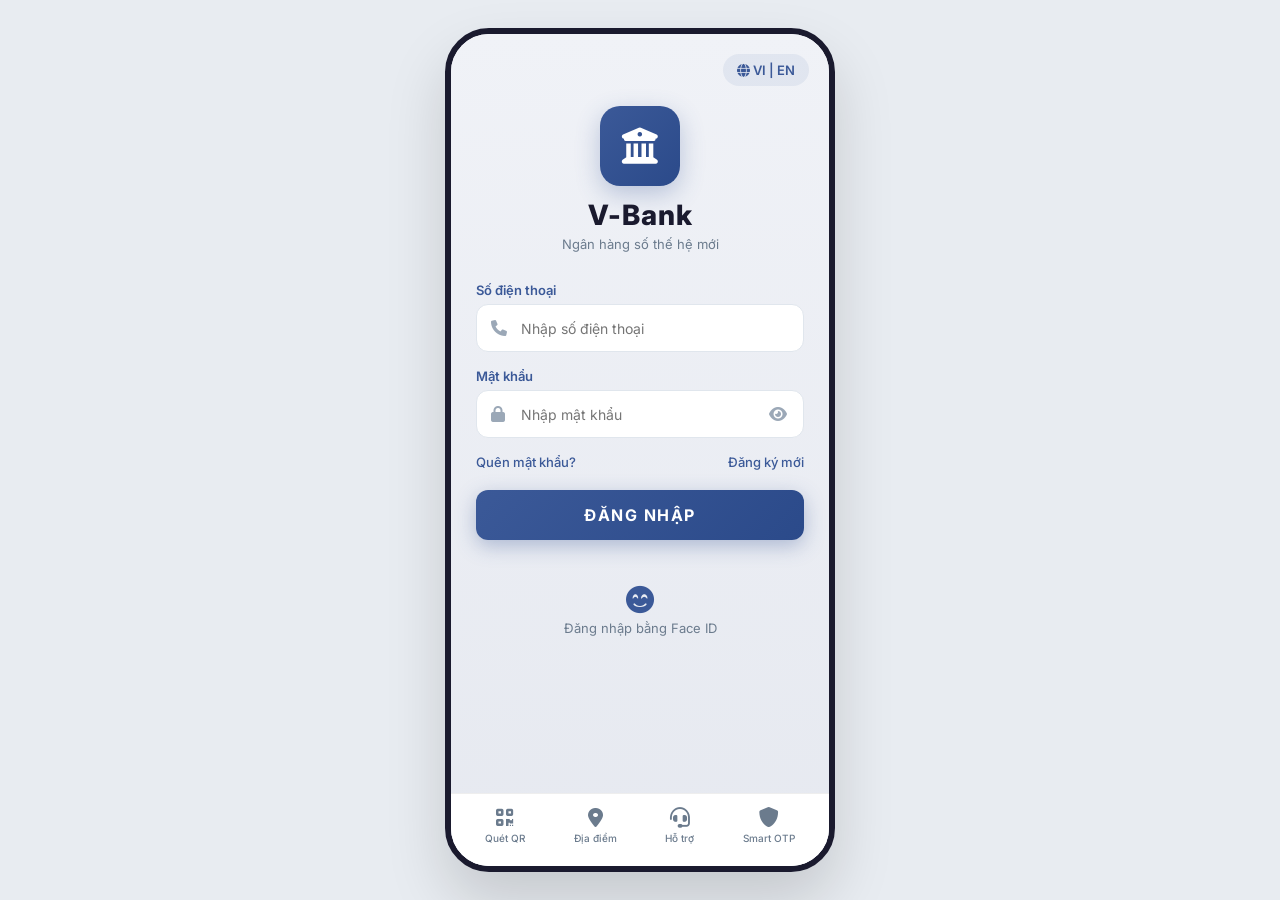
==== index.html @ 028ce4b7 "feat: Add Product Requirements Document (PRD) and README for V-Bank 2PC - Created PRD.md detailing b" ====
<!DOCTYPE html>
<html lang="vi">
<head>
    <meta charset="UTF-8">
    <meta name="viewport" content="width=device-width, initial-scale=1.0">
    <title>V-Bank - Ngân hàng số thế hệ mới</title>
    <link rel="stylesheet" href="frontend/style.css">
    <link href="https://cdnjs.cloudflare.com/ajax/libs/font-awesome/6.0.0/css/all.min.css" rel="stylesheet">
</head>
<body>
    <div class="smartphone-container">

        <!-- ========== LOGIN SCREEN ========== -->
        <div id="loginScreen" class="screen login-screen">
            <div class="login-lang">
                <i class="fas fa-globe"></i> VI | EN
            </div>
            <div class="login-logo">
                <div class="logo-icon">
                    <i class="fas fa-university"></i>
                </div>
                <h1>V-Bank</h1>
                <p>Ngân hàng số thế hệ mới</p>
            </div>
            <div class="login-form">
                <div class="input-group">
                    <label>Số điện thoại</label>
                    <div class="input-wrapper">
                        <i class="fas fa-phone"></i>
                        <input type="tel" id="loginPhone" placeholder="Nhập số điện thoại">
                    </div>
                </div>
                <div class="input-group">
                    <label>Mật khẩu</label>
                    <div class="input-wrapper">
                        <i class="fas fa-lock"></i>
                        <input type="password" id="loginPassword" placeholder="Nhập mật khẩu">
                        <i class="fas fa-eye toggle-password" onclick="togglePassword()"></i>
                    </div>
                </div>
                <div class="login-links">
                    <a href="#">Quên mật khẩu?</a>
                    <a href="#">Đăng ký mới</a>
                </div>
                <button class="login-btn" onclick="doLogin()">ĐĂNG NHẬP</button>
                <div id="loginMessage" class="login-message"></div>
                <div class="face-id">
                    <i class="fas fa-smile-beam"></i>
                    <span>Đăng nhập bằng Face ID</span>
                </div>
            </div>
            <div class="login-bottom-nav">
                <div class="nav-item">
                    <i class="fas fa-qrcode"></i>
                    <span>Quét QR</span>
                </div>
                <div class="nav-item">
                    <i class="fas fa-map-marker-alt"></i>
                    <span>Địa điểm</span>
                </div>
                <div class="nav-item">
                    <i class="fas fa-headset"></i>
                    <span>Hỗ trợ</span>
                </div>
                <div class="nav-item">
                    <i class="fas fa-shield-alt"></i>
                    <span>Smart OTP</span>
                </div>
            </div>
        </div>

        <!-- ========== DASHBOARD SCREEN ========== -->
        <div id="dashboardScreen" class="screen dashboard-screen" style="display:none;">
            <!-- Header -->
            <div class="dash-header">
                <div class="dash-header-left">
                    <div class="avatar-circle" id="avatarCircle">A</div>
                    <div>
                        <span class="greeting" id="greeting">CHÀO BUỔI SÁNG,</span>
                        <h2 id="dashUserName">Nguyễn Văn A</h2>
                    </div>
                </div>
                <div class="dash-header-right">
                    <i class="fas fa-bell"></i>
                </div>
            </div>

            <!-- Balance Card -->
            <div class="balance-card">
                <div class="balance-top">
                    <span>Số dư khả dụng</span>
                    <i class="fas fa-eye" id="toggleBalanceEye" onclick="toggleBalance()"></i>
                </div>
                <h2 id="mainBalance">******* VND</h2>
                <div class="balance-bottom">
                    <div class="account-info">
                        <span class="label">SỐ TÀI KHOẢN</span>
                        <span class="account-num" id="accountNumber">**** **** ****</span>
                        <i class="fas fa-copy" onclick="copyAccountNumber()"></i>
                    </div>
                    <span class="account-badge" id="accountBadge">STANDARD</span>
                </div>
            </div>

            <!-- Quick Services -->
            <div class="quick-services">
                <div class="services-header">
                    <h3>Dịch vụ nhanh</h3>
                    <a href="#">Xem tất cả</a>
                </div>
                <div class="services-grid">
                    <div class="service-item" onclick="openTransferModal()">
                        <div class="service-icon blue"><i class="fas fa-exchange-alt"></i></div>
                        <span>Chuyển tiền</span>
                    </div>
                    <div class="service-item">
                        <div class="service-icon orange"><i class="fas fa-file-invoice-dollar"></i></div>
                        <span>Thanh toán</span>
                    </div>
                    <div class="service-item">
                        <div class="service-icon green"><i class="fas fa-mobile-alt"></i></div>
                        <span>Nạp tiền ĐT</span>
                    </div>
                    <div class="service-item">
                        <div class="service-icon purple"><i class="fas fa-qrcode"></i></div>
                        <span>QR Pay</span>
                    </div>
                </div>
            </div>

            <!-- Spending Chart -->
            <div class="spending-section">
                <div class="spending-header">
                    <h3>Biểu đồ chi tiêu</h3>
                    <select class="month-select">
                        <option>Tháng này</option>
                    </select>
                </div>
                <div class="chart-area">
                    <div class="chart-bars">
                        <div class="bar-group"><div class="bar" style="height:40%"></div><span>T2</span></div>
                        <div class="bar-group"><div class="bar" style="height:65%"></div><span>T3</span></div>
                        <div class="bar-group"><div class="bar" style="height:50%"></div><span>T4</span></div>
                        <div class="bar-group"><div class="bar" style="height:80%"></div><span>T5</span></div>
                        <div class="bar-group"><div class="bar" style="height:55%"></div><span>T6</span></div>
                        <div class="bar-group"><div class="bar" style="height:70%"></div><span>T7</span></div>
                        <div class="bar-group"><div class="bar" style="height:35%"></div><span>CN</span></div>
                    </div>
                </div>
                <div class="spending-total">
                    <div>
                        <span class="spending-label">TỔNG CHI TIÊU</span>
                        <h3 id="totalSpending">12,450,000 VND</h3>
                    </div>
                    <span class="spending-change negative"><i class="fas fa-arrow-down"></i> 8%</span>
                </div>
            </div>

            <!-- Bottom Nav -->
            <div class="bottom-nav">
                <div class="nav-item active">
                    <i class="fas fa-home"></i>
                    <span>Trang chủ</span>
                </div>
                <div class="nav-item">
                    <i class="fas fa-qrcode"></i>
                    <span>QR Pay</span>
                </div>
                <div class="nav-item">
                    <i class="fas fa-exchange-alt"></i>
                    <span>Giao dịch</span>
                </div>
                <div class="nav-item">
                    <i class="fas fa-cog"></i>
                    <span>Cài đặt</span>
                </div>
            </div>
        </div>

        <!-- ========== TRANSFER MODAL ========== -->
        <div id="transferModal" class="modal">
            <div class="modal-content">
                <div class="modal-header">
                    <h2>Chuyển tiền</h2>
                    <span class="close" onclick="closeTransferModal()">&times;</span>
                </div>
                <div class="modal-badge">2-Phase Commit</div>

                <label>Từ tài khoản:</label>
                <div class="from-account-info">
                    <i class="fas fa-wallet"></i>
                    <div>
                        <span id="fromAccountName">---</span>
                        <small id="fromAccountNum">---</small>
                    </div>
                </div>

                <label for="toAccountInput">Số tài khoản người nhận:</label>
                <div class="modal-input-wrapper">
                    <i class="fas fa-search"></i>
                    <input type="text" id="toAccountInput" placeholder="Nhập số tài khoản..." oninput="onToAccountInput()">
                </div>
                <!-- </div> -->
                <div id="toAccountResult" class="account-lookup-result"></div>

                <label for="amount">Số tiền (VND):</label>
                <input type="number" id="amount" placeholder="Nhập số tiền..." min="1000">

                <label for="description">Nội dung chuyển khoản:</label>
                <input type="text" id="description" placeholder="Nhập nội dung..." maxlength="100">

                <button class="submit-btn" onclick="confirmTransfer()">Xác nhận chuyển tiền</button>
            </div>
        </div>

        <!-- ========== CONFIRM DIALOG ========== -->
        <div id="confirmOverlay" class="confirm-overlay" onclick="closeConfirm()">
            <div class="confirm-dialog" onclick="event.stopPropagation()">
                <div class="confirm-icon"><i class="fas fa-paper-plane"></i></div>
                <h3 class="confirm-title">Xác nhận giao dịch</h3>
                <div class="confirm-rows">
                    <div class="confirm-row">
                        <span class="confirm-label">Người nhận</span>
                        <span class="confirm-value" id="confirmToName"></span>
                    </div>
                    <div class="confirm-row">
                        <span class="confirm-label">Số tài khoản</span>
                        <span class="confirm-value" id="confirmToNum"></span>
                    </div>
                    <div class="confirm-row">
                        <span class="confirm-label">Số tiền</span>
                        <span class="confirm-value confirm-amount" id="confirmAmount"></span>
                    </div>
                    <div class="confirm-row">
                        <span class="confirm-label">Nội dung</span>
                        <span class="confirm-value" id="confirmDesc"></span>
                    </div>
                </div>
                <div class="confirm-actions">
                    <button class="confirm-btn-cancel" onclick="closeConfirm()">Hủy</button>
                    <button class="confirm-btn-ok" onclick="executeTransfer()">Chuyển tiền</button>
                </div>
            </div>
        </div>

        <!-- ========== RECEIPT SCREEN ========== -->
        <div id="receiptScreen" class="screen receipt-screen" style="display:none;">
            <div class="receipt-header">
                <i class="fas fa-chevron-left" onclick="showDashboard()"></i>
                <h2>Hóa đơn giao dịch</h2>
                <span></span>
            </div>

            <div class="receipt-success-icon">
                <div class="receipt-check">
                    <i class="fas fa-check"></i>
                </div>
                <h3>Chuyển tiền thành công</h3>
                <p id="receiptAmount">0 VND</p>
            </div>

            <div class="receipt-card">
                <div class="receipt-row">
                    <span>Mã giao dịch</span>
                    <strong id="receiptTxId">---</strong>
                </div>
                <div class="receipt-divider"></div>
                <div class="receipt-row">
                    <span>Thời gian</span>
                    <strong id="receiptTime">---</strong>
                </div>
                <div class="receipt-divider"></div>
                <div class="receipt-row">
                    <span>Tài khoản nguồn</span>
                    <div class="receipt-right">
                        <!-- <strong id="receiptFromName">---</strong> -->
                        <small id="receiptFromNum">---</small>
                    </div>
                </div>
                <div class="receipt-divider"></div>
                <div class="receipt-row">
                    <span>Tài khoản nhận</span>
                    <strong id="receiptToNum">---</strong>
                </div>
                <div class="receipt-divider"></div>
                <div class="receipt-row">
                    <span>Tên người nhận</span>
                    <strong id="receiptToName">---</strong>
                </div>
                <div class="receipt-divider"></div>
                <div class="receipt-row">
                    <span>Nội dung</span>
                    <strong id="receiptDesc">---</strong>
                </div>
                <div class="receipt-divider"></div>
                <div class="receipt-row">
                    <span>Phương thức</span>
                    <strong>2-Phase Commit</strong>
                </div>
                <div class="receipt-divider receipt-divider-dashed"></div>
                <div class="receipt-row receipt-total">
                    <span>Số tiền</span>
                    <strong id="receiptAmountRow">---</strong>
                </div>
            </div>

            <div class="receipt-actions">
                <button class="receipt-btn-outline" onclick="showDashboard()">
                    <i class="fas fa-home"></i> Về trang chủ
                </button>
                <button class="receipt-btn-solid" onclick="openTransferModal()">
                    <i class="fas fa-exchange-alt"></i> Chuyển tiếp
                </button>
            </div>
        </div>

        <!-- ========== TOAST POPUP ========== -->
        <div id="toast" class="toast">
            <div class="toast-icon" id="toastIcon"><i id="toastIconI" class="fas fa-check-circle"></i></div>
            <div class="toast-body">
                <p class="toast-title" id="toastTitle">Thông báo</p>
                <p class="toast-msg" id="toastMsg"></p>
            </div>
            <div class="toast-close" onclick="closeToast()"><i class="fas fa-times"></i></div>
        </div>

    </div>
    
    <script src="frontend/app.js"></script>
</body>
</html>
---- frontend/style.css ----
@import url('https://fonts.googleapis.com/css2?family=Inter:wght@400;500;600;700;800&display=swap');

* {
    box-sizing: border-box;
    margin: 0;
    padding: 0;
    font-family: 'Inter', sans-serif;
}

body {
    background-color: #e8ecf1;
    display: flex;
    justify-content: center;
    align-items: center;
    min-height: 100vh;
}

.smartphone-container {
    width: 390px;
    height: 844px;
    background-color: #f5f7fa;
    border-radius: 44px;
    box-shadow: 0 30px 60px rgba(0,0,0,0.15);
    overflow: hidden;
    position: relative;
    border: 6px solid #1a1a2e;
}

.screen {
    width: 100%;
    height: 100%;
    overflow-y: auto;
    overflow-x: hidden;
}

/* ==================== LOGIN SCREEN ==================== */
.login-screen {
    background: linear-gradient(180deg, #f0f2f7 0%, #e6e9f0 100%);
    display: flex;
    flex-direction: column;
    align-items: center;
    padding: 20px;
    position: relative;
}

.login-lang {
    align-self: flex-end;
    color: #3b5998;
    font-size: 13px;
    font-weight: 600;
    cursor: pointer;
    padding: 8px 14px;
    background: rgba(59,89,152,0.08);
    border-radius: 20px;
}

.login-logo {
    text-align: center;
    margin: 20px 0 30px;
}

.logo-icon {
    width: 80px;
    height: 80px;
    background: linear-gradient(135deg, #3b5998 0%, #2b4a8a 100%);
    border-radius: 20px;
    display: flex;
    align-items: center;
    justify-content: center;
    margin: 0 auto 12px;
    box-shadow: 0 8px 24px rgba(59,89,152,0.3);
}

.logo-icon i {
    font-size: 36px;
    color: white;
}

.login-logo h1 {
    font-size: 28px;
    font-weight: 800;
    color: #1a1a2e;
    letter-spacing: 1px;
}

.login-logo p {
    font-size: 13px;
    color: #6b7b8d;
    margin-top: 4px;
}

.login-form {
    width: 100%;
    padding: 0 5px;
}

.input-group {
    margin-bottom: 16px;
}

.input-group label {
    display: block;
    font-size: 13px;
    font-weight: 600;
    color: #3b5998;
    margin-bottom: 6px;
}

.input-wrapper {
    display: flex;
    align-items: center;
    background: white;
    border: 1.5px solid #e0e6ed;
    border-radius: 12px;
    padding: 0 14px;
    height: 48px;
    transition: border-color 0.2s;
}

.input-wrapper:focus-within {
    border-color: #3b5998;
    box-shadow: 0 0 0 3px rgba(59,89,152,0.1);
}

.input-wrapper i {
    color: #9ba8b7;
    font-size: 16px;
    width: 20px;
}

.input-wrapper input {
    flex: 1;
    border: none;
    outline: none;
    font-size: 14px;
    padding: 0 10px;
    color: #333;
    background: transparent;
}

.toggle-password {
    cursor: pointer;
    color: #9ba8b7 !important;
}

.login-links {
    display: flex;
    justify-content: space-between;
    margin-bottom: 20px;
}

.login-links a {
    font-size: 13px;
    color: #3b5998;
    text-decoration: none;
    font-weight: 500;
}

.login-btn {
    width: 100%;
    height: 50px;
    background: linear-gradient(135deg, #3b5998 0%, #2b4a8a 100%);
    color: white;
    border: none;
    border-radius: 12px;
    font-size: 16px;
    font-weight: 700;
    letter-spacing: 1.5px;
    cursor: pointer;
    box-shadow: 0 6px 20px rgba(59,89,152,0.35);
    transition: transform 0.15s, box-shadow 0.15s;
}

.login-btn:hover {
    transform: translateY(-1px);
    box-shadow: 0 8px 25px rgba(59,89,152,0.45);
}

.login-btn:active {
    transform: translateY(0);
}

.login-message {
    text-align: center;
    font-size: 13px;
    margin-top: 10px;
    font-weight: 600;
    min-height: 20px;
}

.login-message.error {
    color: #e74c3c;
}

.face-id {
    text-align: center;
    margin-top: 16px;
    color: #6b7b8d;
    font-size: 13px;
    display: flex;
    flex-direction: column;
    align-items: center;
    gap: 6px;
}

.face-id i {
    font-size: 28px;
    color: #3b5998;
}

.login-bottom-nav {
    position: absolute;
    bottom: 0;
    left: 0;
    right: 0;
    display: flex;
    justify-content: space-around;
    padding: 14px 10px 22px;
    background: white;
    border-top: 1px solid #eee;
}

.login-bottom-nav .nav-item {
    display: flex;
    flex-direction: column;
    align-items: center;
    gap: 4px;
    cursor: pointer;
}

.login-bottom-nav .nav-item i {
    font-size: 20px;
    color: #6b7b8d;
}

.login-bottom-nav .nav-item span {
    font-size: 10px;
    color: #6b7b8d;
    font-weight: 500;
}

/* ==================== DASHBOARD SCREEN ==================== */
.dashboard-screen {
    background: #f5f7fa;
    display: flex;
    flex-direction: column;
    position: relative;
    padding-bottom: 70px;
}

.dash-header {
    display: flex;
    justify-content: space-between;
    align-items: center;
    padding: 30px 20px 16px;
    background: white;
}

.dash-header-left {
    display: flex;
    align-items: center;
    gap: 12px;
}

.avatar-circle {
    width: 44px;
    height: 44px;
    border-radius: 50%;
    background: linear-gradient(135deg, #fccb6e, #f0a050);
    display: flex;
    align-items: center;
    justify-content: center;
    font-size: 18px;
    font-weight: 700;
    color: white;
}

.greeting {
    font-size: 11px;
    color: #6b7b8d;
    font-weight: 600;
    letter-spacing: 0.5px;
}

.dash-header-left h2 {
    font-size: 18px;
    color: #1a1a2e;
    font-weight: 700;
    margin-top: 2px;
}

.dash-header-right i {
    font-size: 22px;
    color: #1a1a2e;
    cursor: pointer;
}

/* Balance Card */
.balance-card {
    margin: 0 20px 20px;
    background: linear-gradient(135deg, #3b5998 0%, #2b4a8a 50%, #1e3a70 100%);
    border-radius: 18px;
    padding: 22px 20px 18px;
    color: white;
    box-shadow: 0 10px 30px rgba(59,89,152,0.35);
}

.balance-top {
    display: flex;
    justify-content: space-between;
    align-items: center;
    margin-bottom: 6px;
}

.balance-top span {
    font-size: 13px;
    opacity: 0.85;
}

.balance-top i {
    font-size: 18px;
    cursor: pointer;
    opacity: 0.8;
}

.balance-card h2 {
    font-size: 30px;
    font-weight: 800;
    margin-bottom: 14px;
    letter-spacing: 0.5px;
}

.balance-bottom {
    display: flex;
    justify-content: space-between;
    align-items: center;
    border-top: 1px solid rgba(255,255,255,0.2);
    padding-top: 12px;
}

.account-info {
    display: flex;
    align-items: center;
    gap: 8px;
}

.account-info .label {
    font-size: 10px;
    opacity: 0.7;
    display: block;
    margin-bottom: 2px;
}

.account-info .account-num {
    font-size: 14px;
    font-weight: 600;
    letter-spacing: 1px;
}

.account-info i {
    font-size: 13px;
    opacity: 0.6;
    cursor: pointer;
}

.account-badge {
    background: rgba(255,255,255,0.15);
    padding: 5px 12px;
    border-radius: 20px;
    font-size: 10px;
    font-weight: 700;
    letter-spacing: 0.8px;
    border: 1px solid rgba(255,255,255,0.3);
}

/* Quick Services */
.quick-services {
    background: white;
    margin: 0 20px 16px;
    border-radius: 16px;
    padding: 18px;
    box-shadow: 0 2px 10px rgba(0,0,0,0.04);
}

.services-header {
    display: flex;
    justify-content: space-between;
    align-items: center;
    margin-bottom: 16px;
}

.services-header h3 {
    font-size: 16px;
    font-weight: 700;
    color: #1a1a2e;
}

.services-header a {
    font-size: 13px;
    color: #3b5998;
    text-decoration: none;
    font-weight: 500;
}

.services-grid {
    display: grid;
    grid-template-columns: repeat(4, 1fr);
    gap: 10px;
}

.service-item {
    text-align: center;
    cursor: pointer;
}

.service-icon {
    width: 52px;
    height: 52px;
    border-radius: 14px;
    display: flex;
    align-items: center;
    justify-content: center;
    margin: 0 auto 8px;
    font-size: 22px;
    transition: transform 0.15s;
}

.service-icon:hover {
    transform: scale(1.08);
}

.service-icon.blue { background: rgba(59,89,152,0.1); color: #3b5998; }
.service-icon.orange { background: rgba(243,156,18,0.1); color: #f39c12; }
.service-icon.green { background: rgba(39,174,96,0.1); color: #27ae60; }
.service-icon.purple { background: rgba(142,68,173,0.1); color: #8e44ad; }

.service-item span {
    font-size: 11px;
    color: #555;
    font-weight: 500;
}

/* Spending Section */
.spending-section {
    background: white;
    margin: 0 20px 16px;
    border-radius: 16px;
    padding: 18px;
    box-shadow: 0 2px 10px rgba(0,0,0,0.04);
}

.spending-header {
    display: flex;
    justify-content: space-between;
    align-items: center;
    margin-bottom: 16px;
}

.spending-header h3 {
    font-size: 16px;
    font-weight: 700;
    color: #1a1a2e;
}

.month-select {
    border: 1px solid #e0e6ed;
    border-radius: 8px;
    padding: 5px 10px;
    font-size: 12px;
    color: #555;
    background: white;
    cursor: pointer;
}

.chart-area {
    padding: 10px 0;
}

.chart-bars {
    display: flex;
    justify-content: space-between;
    align-items: flex-end;
    height: 100px;
    gap: 8px;
}

.bar-group {
    display: flex;
    flex-direction: column;
    align-items: center;
    flex: 1;
    height: 100%;
    justify-content: flex-end;
}

.bar {
    width: 100%;
    max-width: 28px;
    background: linear-gradient(180deg, #3b5998, #6b8cce);
    border-radius: 6px 6px 0 0;
    min-height: 8px;
    transition: height 0.3s;
}

.bar-group span {
    font-size: 11px;
    color: #999;
    margin-top: 6px;
    font-weight: 500;
}

.spending-total {
    display: flex;
    justify-content: space-between;
    align-items: center;
    margin-top: 14px;
    padding-top: 14px;
    border-top: 1px solid #f0f0f0;
}

.spending-label {
    font-size: 11px;
    color: #999;
    font-weight: 600;
    letter-spacing: 0.5px;
}

.spending-total h3 {
    font-size: 20px;
    font-weight: 800;
    color: #1a1a2e;
    margin-top: 2px;
}

.spending-change {
    font-size: 13px;
    font-weight: 700;
    display: flex;
    align-items: center;
    gap: 4px;
}

.spending-change.negative {
    color: #e74c3c;
}

.spending-change.positive {
    color: #27ae60;
}

/* Bottom Nav */
.bottom-nav {
    position: absolute;
    bottom: 0;
    left: 0;
    right: 0;
    display: flex;
    justify-content: space-around;
    padding: 10px 10px 22px;
    background: white;
    border-top: 1px solid #eee;
}

.bottom-nav .nav-item {
    display: flex;
    flex-direction: column;
    align-items: center;
    gap: 4px;
    cursor: pointer;
}

.bottom-nav .nav-item i {
    font-size: 20px;
    color: #9ba8b7;
}

.bottom-nav .nav-item span {
    font-size: 10px;
    color: #9ba8b7;
    font-weight: 600;
}

.bottom-nav .nav-item.active i {
    color: #3b5998;
}

.bottom-nav .nav-item.active span {
    color: #3b5998;
}

/* ==================== MODAL ==================== */
.modal {
    display: none;
    position: absolute;
    top: 0;
    left: 0;
    width: 100%;
    height: 100%;
    background-color: rgba(0,0,0,0.5);
    z-index: 100;
    backdrop-filter: blur(3px);
    overflow-y: auto;
    padding: 20px 0 20px;
}

.modal-content {
    background-color: white;
    width: 90%;
    margin: 0 auto;
    padding: 24px;
    border-radius: 20px;
    box-shadow: 0 10px 40px rgba(0,0,0,0.2);
}

.modal-header {
    display: flex;
    justify-content: space-between;
    align-items: center;
    margin-bottom: 6px;
}

.modal-header h2 {
    color: #1a1a2e;
    font-size: 20px;
    font-weight: 700;
}

.close {
    font-size: 28px;
    cursor: pointer;
    color: #999;
    line-height: 1;
}

.modal-badge {
    display: inline-block;
    background: rgba(59,89,152,0.1);
    color: #3b5998;
    font-size: 11px;
    font-weight: 700;
    padding: 4px 12px;
    border-radius: 20px;
    margin-bottom: 18px;
}

.modal-content label {
    display: block;
    margin-top: 14px;
    font-size: 13px;
    color: #555;
    font-weight: 600;
}

.modal-content select, .modal-content input {
    width: 100%;
    padding: 12px;
    margin-top: 6px;
    border: 1.5px solid #e0e6ed;
    border-radius: 10px;
    font-size: 14px;
    color: #333;
    background: white;
    transition: border-color 0.2s;
}

.modal-content select:focus, .modal-content input:focus {
    outline: none;
    border-color: #3b5998;
    box-shadow: 0 0 0 3px rgba(59,89,152,0.1);
}

.submit-btn {
    width: 100%;
    padding: 14px;
    background: linear-gradient(135deg, #3b5998 0%, #2b4a8a 100%);
    color: white;
    border: none;
    border-radius: 12px;
    margin-top: 20px;
    font-size: 15px;
    font-weight: 700;
    cursor: pointer;
    box-shadow: 0 6px 20px rgba(59,89,152,0.3);
    transition: transform 0.15s;
}
.submit-btn {
    margin-top: 90%;   /* đẩy nút xuống đáy */
}

.submit-btn:hover {
    transform: translateY(-1px);
}

.message {
    margin-top: 14px;
    font-size: 13px;
    text-align: center;
    font-weight: 600;
}

.success { color: #27ae60; }
.error { color: #e74c3c; }

/* From Account Info */
.from-account-info {
    display: flex;
    align-items: center;
    gap: 12px;
    background: #f5f7fa;
    border: 1.5px solid #e0e6ed;
    border-radius: 10px;
    padding: 12px 14px;
    margin-top: 6px;
}

.from-account-info i {
    font-size: 22px;
    color: #3b5998;
}

.from-account-info span {
    font-size: 14px;
    font-weight: 600;
    color: #1a1a2e;
    display: block;
}

.from-account-info small {
    font-size: 12px;
    color: #6b7b8d;
    letter-spacing: 0.5px;
}

/* Modal search input wrapper */
.modal-input-wrapper {
    display: flex;
    align-items: center;
    border: 1.5px solid #e0e6ed;
    border-radius: 10px;
    padding: 0 14px;
    height: 48px;
    margin-top: 6px;
    background: white;
    transition: border-color 0.2s;
}

.modal-input-wrapper:focus-within {
    border-color: #3b5998;
    box-shadow: 0 0 0 3px rgba(59,89,152,0.1);
}

.modal-input-wrapper i {
    color: #9ba8b7;
    font-size: 16px;
    width: 20px;
    flex-shrink: 0;
}

.modal-input-wrapper input {
    flex: 1;
    border: none !important;
    outline: none;
    font-size: 14px;
    padding: 0 10px !important;
    margin: 0 !important;
    color: #333;
    background: transparent;
    box-shadow: none !important;
}

/* Account Lookup Result */
.account-lookup-result {
    min-height: 28px;
    margin-top: 6px;
    font-size: 13px;
}

.lookup-found {
    color: #27ae60;
    font-weight: 600;
}

.lookup-found i {
    margin-right: 4px;
}

.lookup-error {
    color: #e74c3c;
    font-weight: 500;
}

.lookup-error i {
    margin-right: 4px;
}

.lookup-loading {
    color: #6b7b8d;
}

.lookup-loading i {
    margin-right: 4px;
}

/* ==================== RECEIPT SCREEN ==================== */
.receipt-screen {
    background: #f5f7fa;
    display: flex;
    flex-direction: column;
    padding-bottom: 30px;
}

.receipt-header {
    display: flex;
    justify-content: space-between;
    align-items: center;
    padding: 30px 20px 16px;
    background: white;
}

.receipt-header i {
    font-size: 18px;
    color: #1a1a2e;
    cursor: pointer;
    width: 28px;
}

.receipt-header h2 {
    font-size: 17px;
    font-weight: 700;
    color: #1a1a2e;
}

.receipt-success-icon {
    display: flex;
    flex-direction: column;
    align-items: center;
    padding: 30px 20px 20px;
}

.receipt-check {
    width: 72px;
    height: 72px;
    border-radius: 50%;
    background: linear-gradient(135deg, #27ae60, #2ecc71);
    display: flex;
    align-items: center;
    justify-content: center;
    box-shadow: 0 8px 24px rgba(39,174,96,0.35);
    margin-bottom: 14px;
}

.receipt-check i {
    font-size: 32px;
    color: white;
}

.receipt-success-icon h3 {
    font-size: 18px;
    font-weight: 700;
    color: #1a1a2e;
    margin-bottom: 4px;
}

.receipt-success-icon p {
    font-size: 26px;
    font-weight: 800;
    color: #3b5998;
    letter-spacing: 0.5px;
}

.receipt-card {
    background: white;
    margin: 0 20px;
    border-radius: 18px;
    padding: 6px 20px;
    box-shadow: 0 2px 12px rgba(0,0,0,0.06);
}

.receipt-row {
    display: flex;
    justify-content: space-between;
    align-items: center;
    padding: 14px 0;
}

.receipt-row span {
    font-size: 13px;
    color: #6b7b8d;
    font-weight: 500;
}

.receipt-row strong {
   font-size: 13px;
    color: #1a1a2e;
    font-weight: 600;
    text-align: right;
    flex: 1;                  /* ✅ chiếm hết phần còn lại */
    max-width: none;          /* ✅ bỏ giới hạn */
    word-break: break-word;   /* ✅ chỉ bẻ khi cần */
}

.receipt-right {
    text-align: right;
    flex: 1;          /* ✅ mở rộng vùng chứa */
    min-width: 0;     /* ✅ cho phép co giãn đúng */
}

.receipt-right strong {
    white-space: nowrap;
    overflow: hidden;
    text-overflow: ellipsis;
}

.receipt-right small {
    font-size: 12px;
    color: #6b7b8d;
    letter-spacing: 0.5px;
}

.receipt-divider {
    height: 1px;
    background: #f0f2f5;
    margin: 0 -20px;
}

.receipt-divider-dashed {
    background: none;
    border-top: 1.5px dashed #e0e6ed;
    margin: 0 -20px;
}

.receipt-total span {
    font-size: 14px;
    color: #1a1a2e;
    font-weight: 700;
}

.receipt-total strong {
    font-size: 16px;
    color: #27ae60;
    font-weight: 800;
}

.receipt-actions {
    display: flex;
    gap: 12px;
    margin: 20px 20px 0;
}

.receipt-btn-outline {
    flex: 1;
    height: 48px;
    border-radius: 12px;
    border: 2px solid #3b5998;
    background: white;
    color: #3b5998;
    font-size: 14px;
    font-weight: 600;
    cursor: pointer;
    display: flex;
    align-items: center;
    justify-content: center;
    gap: 6px;
    transition: background 0.15s;
}

.receipt-btn-outline:hover {
    background: rgba(59,89,152,0.06);
}

.receipt-btn-solid {
    flex: 1;
    height: 48px;
    border-radius: 12px;
    border: none;
    background: linear-gradient(135deg, #3b5998, #2b4a8a);
    color: white;
    font-size: 14px;
    font-weight: 600;
    cursor: pointer;
    display: flex;
    align-items: center;
    justify-content: center;
    gap: 6px;
    box-shadow: 0 4px 14px rgba(59,89,152,0.3);
    transition: transform 0.15s;
}

.receipt-btn-solid:hover {
    transform: translateY(-1px);
}

/* ==================== TOAST ==================== */
.toast {
    position: absolute;
    bottom: 90px;
    left: 50%;
    transform: translateX(-50%) translateY(30px);
    width: 88%;
    background: white;
    border-radius: 16px;
    box-shadow: 0 8px 30px rgba(0,0,0,0.18);
    display: flex;
    align-items: center;
    gap: 14px;
    padding: 14px 16px;
    z-index: 200;
    opacity: 0;
    pointer-events: none;
    transition: opacity 0.3s ease, transform 0.3s ease;
}

.toast.show {
    opacity: 1;
    pointer-events: all;
    transform: translateX(-50%) translateY(0);
}

.toast-icon {
    width: 40px;
    height: 40px;
    border-radius: 50%;
    display: flex;
    align-items: center;
    justify-content: center;
    flex-shrink: 0;
    font-size: 18px;
}

.toast.success .toast-icon {
    background: rgba(39,174,96,0.12);
    color: #27ae60;
}

.toast.error .toast-icon {
    background: rgba(231,76,60,0.12);
    color: #e74c3c;
}

.toast.info .toast-icon {
    background: rgba(59,89,152,0.12);
    color: #3b5998;
}

.toast-body {
    flex: 1;
    min-width: 0;
}

.toast-title {
    font-size: 13px;
    font-weight: 700;
    color: #1a1a2e;
    margin-bottom: 2px;
}

.toast-msg {
    font-size: 12px;
    color: #6b7b8d;
    line-height: 1.4;
}

.toast-close {
    color: #9ba8b7;
    font-size: 14px;
    cursor: pointer;
    padding: 4px;
    flex-shrink: 0;
}

/* Animations */
@keyframes fadeIn {
    from { opacity: 0; transform: translateY(10px); }
    to { opacity: 1; transform: translateY(0); }
}

.dashboard-screen .balance-card { animation: fadeIn 0.4s ease-out; }
.dashboard-screen .quick-services { animation: fadeIn 0.5s ease-out; }
.dashboard-screen .spending-section { animation: fadeIn 0.6s ease-out; }

/* ─── Confirm Dialog ─────────────────────────────────────────────────────── */
.confirm-overlay {
    position: fixed;
    inset: 0;
    background: rgba(0,0,0,0.45);
    z-index: 300;
    display: flex;
    align-items: center;
    justify-content: center;
    opacity: 0;
    pointer-events: none;
    transition: opacity 0.25s ease;
}
.confirm-overlay.show {
    opacity: 1;
    pointer-events: all;
}
.confirm-dialog {
    background: #fff;
    border-radius: 20px;
    padding: 28px 24px 22px;
    width: 86%;
    max-width: 360px;
    text-align: center;
    transform: scale(0.88);
    transition: transform 0.25s ease;
}
.confirm-overlay.show .confirm-dialog {
    transform: scale(1);
}
.confirm-icon {
    width: 56px;
    height: 56px;
    border-radius: 50%;
    background: linear-gradient(135deg, #1565d8, #42a5f5);
    display: flex;
    align-items: center;
    justify-content: center;
    margin: 0 auto 14px;
    color: #fff;
    font-size: 22px;
}
.confirm-title {
    font-size: 17px;
    font-weight: 700;
    color: #1a1a2e;
    margin: 0 0 18px;
}
.confirm-rows {
    border: 1px solid #eef0f5;
    border-radius: 14px;
    overflow: hidden;
    margin-bottom: 20px;
    text-align: left;
}
.confirm-row {
    display: flex;
    justify-content: space-between;
    align-items: center;
    padding: 11px 14px;
    font-size: 13.5px;
}
.confirm-row:not(:last-child) {
    border-bottom: 1px solid #f0f2f7;
}
.confirm-label {
    color: #888;
    flex-shrink: 0;
    margin-right: 10px;
}
.confirm-value {
    font-weight: 600;
    color: #1a1a2e;
    text-align: right;
    word-break: break-all;
}
.confirm-amount {
    color: #e53935;
    font-size: 15px;
}
.confirm-actions {
    display: flex;
    gap: 12px;
}
.confirm-btn-cancel {
    flex: 1;
    padding: 13px 0;
    border-radius: 12px;
    border: 1.5px solid #d0d4e0;
    background: #fff;
    color: #555;
    font-size: 14px;
    font-weight: 600;
    cursor: pointer;
}
.confirm-btn-ok {
    flex: 1;
    padding: 13px 0;
    border-radius: 12px;
    border: none;
    background: linear-gradient(135deg, #1565d8, #42a5f5);
    color: #fff;
    font-size: 14px;
    font-weight: 700;
    cursor: pointer;
    box-shadow: 0 4px 14px rgba(21,101,216,0.35);
}
.confirm-btn-ok:active   { opacity: 0.85; }
.confirm-btn-cancel:active { background: #f5f6fa; }
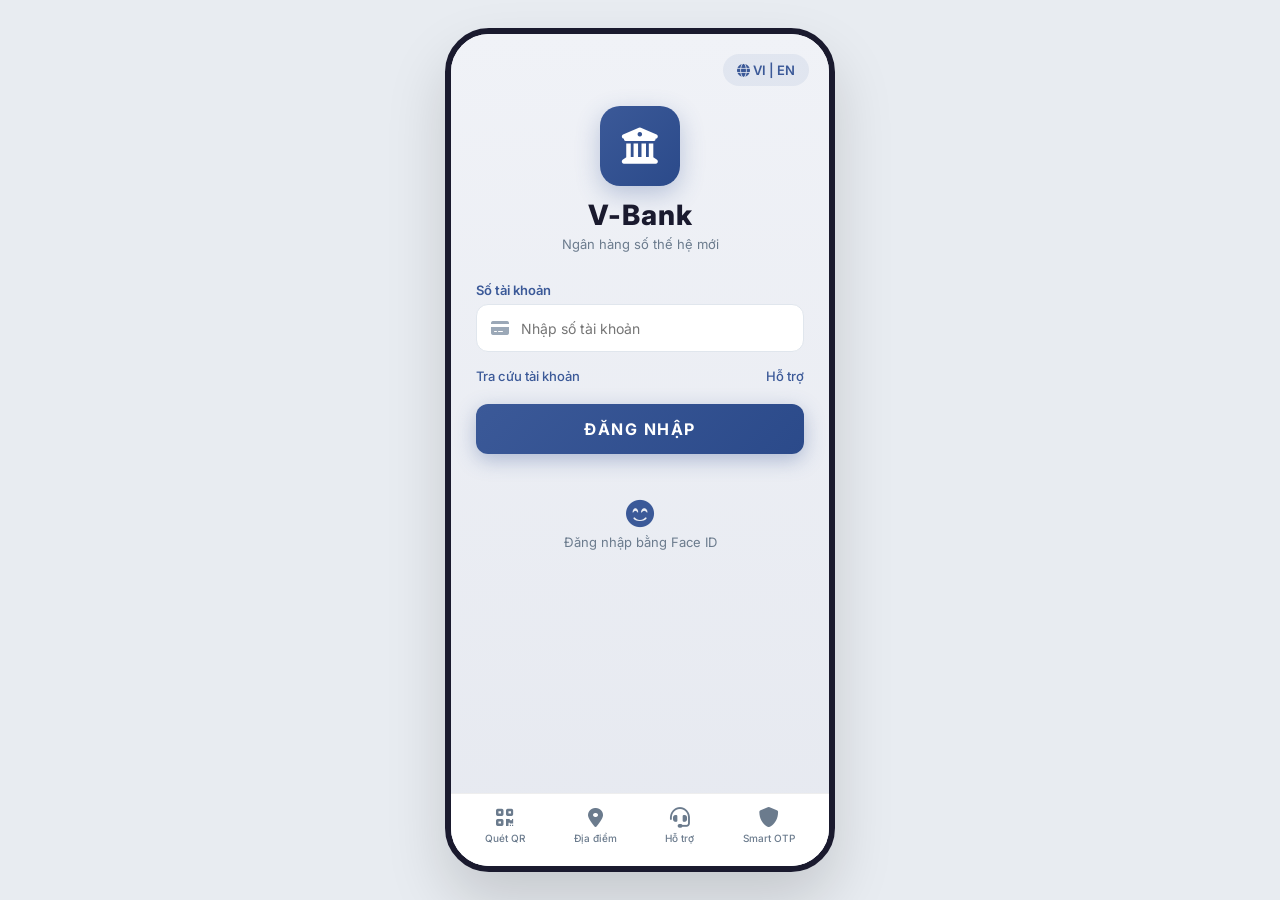
==== commit ee1a7736: "Refactor tests for authentication, configuration, database, and transfer APIs to align with new sche" ====
--- a/index.html
+++ b/index.html
@@ -1,331 +1,432 @@
-<!DOCTYPE html>
+<!doctype html>
 <html lang="vi">
-<head>
-    <meta charset="UTF-8">
-    <meta name="viewport" content="width=device-width, initial-scale=1.0">
+  <head>
+    <meta charset="UTF-8" />
+    <meta name="viewport" content="width=device-width, initial-scale=1.0" />
     <title>V-Bank - Ngân hàng số thế hệ mới</title>
-    <link rel="stylesheet" href="frontend/style.css">
-    <link href="https://cdnjs.cloudflare.com/ajax/libs/font-awesome/6.0.0/css/all.min.css" rel="stylesheet">
-</head>
-<body>
+    <link rel="stylesheet" href="frontend/style.css" />
+    <link
+      href="https://cdnjs.cloudflare.com/ajax/libs/font-awesome/6.0.0/css/all.min.css"
+      rel="stylesheet"
+    />
+  </head>
+  <body>
     <div class="smartphone-container">
-
-        <!-- ========== LOGIN SCREEN ========== -->
-        <div id="loginScreen" class="screen login-screen">
-            <div class="login-lang">
-                <i class="fas fa-globe"></i> VI | EN
-            </div>
-            <div class="login-logo">
-                <div class="logo-icon">
-                    <i class="fas fa-university"></i>
-                </div>
-                <h1>V-Bank</h1>
-                <p>Ngân hàng số thế hệ mới</p>
-            </div>
-            <div class="login-form">
-                <div class="input-group">
-                    <label>Số điện thoại</label>
-                    <div class="input-wrapper">
-                        <i class="fas fa-phone"></i>
-                        <input type="tel" id="loginPhone" placeholder="Nhập số điện thoại">
-                    </div>
-                </div>
-                <div class="input-group">
-                    <label>Mật khẩu</label>
-                    <div class="input-wrapper">
-                        <i class="fas fa-lock"></i>
-                        <input type="password" id="loginPassword" placeholder="Nhập mật khẩu">
-                        <i class="fas fa-eye toggle-password" onclick="togglePassword()"></i>
-                    </div>
-                </div>
-                <div class="login-links">
-                    <a href="#">Quên mật khẩu?</a>
-                    <a href="#">Đăng ký mới</a>
-                </div>
-                <button class="login-btn" onclick="doLogin()">ĐĂNG NHẬP</button>
-                <div id="loginMessage" class="login-message"></div>
-                <div class="face-id">
-                    <i class="fas fa-smile-beam"></i>
-                    <span>Đăng nhập bằng Face ID</span>
-                </div>
-            </div>
-            <div class="login-bottom-nav">
-                <div class="nav-item">
-                    <i class="fas fa-qrcode"></i>
-                    <span>Quét QR</span>
-                </div>
-                <div class="nav-item">
-                    <i class="fas fa-map-marker-alt"></i>
-                    <span>Địa điểm</span>
-                </div>
-                <div class="nav-item">
-                    <i class="fas fa-headset"></i>
-                    <span>Hỗ trợ</span>
-                </div>
-                <div class="nav-item">
-                    <i class="fas fa-shield-alt"></i>
-                    <span>Smart OTP</span>
-                </div>
-            </div>
-        </div>
-
-        <!-- ========== DASHBOARD SCREEN ========== -->
-        <div id="dashboardScreen" class="screen dashboard-screen" style="display:none;">
-            <!-- Header -->
-            <div class="dash-header">
-                <div class="dash-header-left">
-                    <div class="avatar-circle" id="avatarCircle">A</div>
-                    <div>
-                        <span class="greeting" id="greeting">CHÀO BUỔI SÁNG,</span>
-                        <h2 id="dashUserName">Nguyễn Văn A</h2>
-                    </div>
-                </div>
-                <div class="dash-header-right">
-                    <i class="fas fa-bell"></i>
-                </div>
-            </div>
-
-            <!-- Balance Card -->
-            <div class="balance-card">
-                <div class="balance-top">
-                    <span>Số dư khả dụng</span>
-                    <i class="fas fa-eye" id="toggleBalanceEye" onclick="toggleBalance()"></i>
-                </div>
-                <h2 id="mainBalance">******* VND</h2>
-                <div class="balance-bottom">
-                    <div class="account-info">
-                        <span class="label">SỐ TÀI KHOẢN</span>
-                        <span class="account-num" id="accountNumber">**** **** ****</span>
-                        <i class="fas fa-copy" onclick="copyAccountNumber()"></i>
-                    </div>
-                    <span class="account-badge" id="accountBadge">STANDARD</span>
-                </div>
-            </div>
-
-            <!-- Quick Services -->
-            <div class="quick-services">
-                <div class="services-header">
-                    <h3>Dịch vụ nhanh</h3>
-                    <a href="#">Xem tất cả</a>
-                </div>
-                <div class="services-grid">
-                    <div class="service-item" onclick="openTransferModal()">
-                        <div class="service-icon blue"><i class="fas fa-exchange-alt"></i></div>
-                        <span>Chuyển tiền</span>
-                    </div>
-                    <div class="service-item">
-                        <div class="service-icon orange"><i class="fas fa-file-invoice-dollar"></i></div>
-                        <span>Thanh toán</span>
-                    </div>
-                    <div class="service-item">
-                        <div class="service-icon green"><i class="fas fa-mobile-alt"></i></div>
-                        <span>Nạp tiền ĐT</span>
-                    </div>
-                    <div class="service-item">
-                        <div class="service-icon purple"><i class="fas fa-qrcode"></i></div>
-                        <span>QR Pay</span>
-                    </div>
-                </div>
-            </div>
-
-            <!-- Spending Chart -->
-            <div class="spending-section">
-                <div class="spending-header">
-                    <h3>Biểu đồ chi tiêu</h3>
-                    <select class="month-select">
-                        <option>Tháng này</option>
-                    </select>
-                </div>
-                <div class="chart-area">
-                    <div class="chart-bars">
-                        <div class="bar-group"><div class="bar" style="height:40%"></div><span>T2</span></div>
-                        <div class="bar-group"><div class="bar" style="height:65%"></div><span>T3</span></div>
-                        <div class="bar-group"><div class="bar" style="height:50%"></div><span>T4</span></div>
-                        <div class="bar-group"><div class="bar" style="height:80%"></div><span>T5</span></div>
-                        <div class="bar-group"><div class="bar" style="height:55%"></div><span>T6</span></div>
-                        <div class="bar-group"><div class="bar" style="height:70%"></div><span>T7</span></div>
-                        <div class="bar-group"><div class="bar" style="height:35%"></div><span>CN</span></div>
-                    </div>
-                </div>
-                <div class="spending-total">
-                    <div>
-                        <span class="spending-label">TỔNG CHI TIÊU</span>
-                        <h3 id="totalSpending">12,450,000 VND</h3>
-                    </div>
-                    <span class="spending-change negative"><i class="fas fa-arrow-down"></i> 8%</span>
-                </div>
-            </div>
-
-            <!-- Bottom Nav -->
-            <div class="bottom-nav">
-                <div class="nav-item active">
-                    <i class="fas fa-home"></i>
-                    <span>Trang chủ</span>
-                </div>
-                <div class="nav-item">
-                    <i class="fas fa-qrcode"></i>
-                    <span>QR Pay</span>
-                </div>
-                <div class="nav-item">
-                    <i class="fas fa-exchange-alt"></i>
-                    <span>Giao dịch</span>
-                </div>
-                <div class="nav-item">
-                    <i class="fas fa-cog"></i>
-                    <span>Cài đặt</span>
-                </div>
-            </div>
-        </div>
-
-        <!-- ========== TRANSFER MODAL ========== -->
-        <div id="transferModal" class="modal">
-            <div class="modal-content">
-                <div class="modal-header">
-                    <h2>Chuyển tiền</h2>
-                    <span class="close" onclick="closeTransferModal()">&times;</span>
-                </div>
-                <div class="modal-badge">2-Phase Commit</div>
-
-                <label>Từ tài khoản:</label>
-                <div class="from-account-info">
-                    <i class="fas fa-wallet"></i>
-                    <div>
-                        <span id="fromAccountName">---</span>
-                        <small id="fromAccountNum">---</small>
-                    </div>
-                </div>
-
-                <label for="toAccountInput">Số tài khoản người nhận:</label>
-                <div class="modal-input-wrapper">
-                    <i class="fas fa-search"></i>
-                    <input type="text" id="toAccountInput" placeholder="Nhập số tài khoản..." oninput="onToAccountInput()">
-                </div>
-                <!-- </div> -->
-                <div id="toAccountResult" class="account-lookup-result"></div>
-
-                <label for="amount">Số tiền (VND):</label>
-                <input type="number" id="amount" placeholder="Nhập số tiền..." min="1000">
-
-                <label for="description">Nội dung chuyển khoản:</label>
-                <input type="text" id="description" placeholder="Nhập nội dung..." maxlength="100">
-
-                <button class="submit-btn" onclick="confirmTransfer()">Xác nhận chuyển tiền</button>
-            </div>
-        </div>
-
-        <!-- ========== CONFIRM DIALOG ========== -->
-        <div id="confirmOverlay" class="confirm-overlay" onclick="closeConfirm()">
-            <div class="confirm-dialog" onclick="event.stopPropagation()">
-                <div class="confirm-icon"><i class="fas fa-paper-plane"></i></div>
-                <h3 class="confirm-title">Xác nhận giao dịch</h3>
-                <div class="confirm-rows">
-                    <div class="confirm-row">
-                        <span class="confirm-label">Người nhận</span>
-                        <span class="confirm-value" id="confirmToName"></span>
-                    </div>
-                    <div class="confirm-row">
-                        <span class="confirm-label">Số tài khoản</span>
-                        <span class="confirm-value" id="confirmToNum"></span>
-                    </div>
-                    <div class="confirm-row">
-                        <span class="confirm-label">Số tiền</span>
-                        <span class="confirm-value confirm-amount" id="confirmAmount"></span>
-                    </div>
-                    <div class="confirm-row">
-                        <span class="confirm-label">Nội dung</span>
-                        <span class="confirm-value" id="confirmDesc"></span>
-                    </div>
-                </div>
-                <div class="confirm-actions">
-                    <button class="confirm-btn-cancel" onclick="closeConfirm()">Hủy</button>
-                    <button class="confirm-btn-ok" onclick="executeTransfer()">Chuyển tiền</button>
-                </div>
-            </div>
-        </div>
-
-        <!-- ========== RECEIPT SCREEN ========== -->
-        <div id="receiptScreen" class="screen receipt-screen" style="display:none;">
-            <div class="receipt-header">
-                <i class="fas fa-chevron-left" onclick="showDashboard()"></i>
-                <h2>Hóa đơn giao dịch</h2>
-                <span></span>
-            </div>
-
-            <div class="receipt-success-icon">
-                <div class="receipt-check">
-                    <i class="fas fa-check"></i>
-                </div>
-                <h3>Chuyển tiền thành công</h3>
-                <p id="receiptAmount">0 VND</p>
-            </div>
-
-            <div class="receipt-card">
-                <div class="receipt-row">
-                    <span>Mã giao dịch</span>
-                    <strong id="receiptTxId">---</strong>
-                </div>
-                <div class="receipt-divider"></div>
-                <div class="receipt-row">
-                    <span>Thời gian</span>
-                    <strong id="receiptTime">---</strong>
-                </div>
-                <div class="receipt-divider"></div>
-                <div class="receipt-row">
-                    <span>Tài khoản nguồn</span>
-                    <div class="receipt-right">
-                        <!-- <strong id="receiptFromName">---</strong> -->
-                        <small id="receiptFromNum">---</small>
-                    </div>
-                </div>
-                <div class="receipt-divider"></div>
-                <div class="receipt-row">
-                    <span>Tài khoản nhận</span>
-                    <strong id="receiptToNum">---</strong>
-                </div>
-                <div class="receipt-divider"></div>
-                <div class="receipt-row">
-                    <span>Tên người nhận</span>
-                    <strong id="receiptToName">---</strong>
-                </div>
-                <div class="receipt-divider"></div>
-                <div class="receipt-row">
-                    <span>Nội dung</span>
-                    <strong id="receiptDesc">---</strong>
-                </div>
-                <div class="receipt-divider"></div>
-                <div class="receipt-row">
-                    <span>Phương thức</span>
-                    <strong>2-Phase Commit</strong>
-                </div>
-                <div class="receipt-divider receipt-divider-dashed"></div>
-                <div class="receipt-row receipt-total">
-                    <span>Số tiền</span>
-                    <strong id="receiptAmountRow">---</strong>
-                </div>
-            </div>
-
-            <div class="receipt-actions">
-                <button class="receipt-btn-outline" onclick="showDashboard()">
-                    <i class="fas fa-home"></i> Về trang chủ
-                </button>
-                <button class="receipt-btn-solid" onclick="openTransferModal()">
-                    <i class="fas fa-exchange-alt"></i> Chuyển tiếp
-                </button>
-            </div>
-        </div>
-
-        <!-- ========== TOAST POPUP ========== -->
-        <div id="toast" class="toast">
-            <div class="toast-icon" id="toastIcon"><i id="toastIconI" class="fas fa-check-circle"></i></div>
-            <div class="toast-body">
-                <p class="toast-title" id="toastTitle">Thông báo</p>
-                <p class="toast-msg" id="toastMsg"></p>
-            </div>
-            <div class="toast-close" onclick="closeToast()"><i class="fas fa-times"></i></div>
-        </div>
-
+      <!-- ========== LOGIN SCREEN ========== -->
+      <div id="loginScreen" class="screen login-screen">
+        <div class="login-lang"><i class="fas fa-globe"></i> VI | EN</div>
+        <div class="login-logo">
+          <div class="logo-icon">
+            <i class="fas fa-university"></i>
+          </div>
+          <h1>V-Bank</h1>
+          <p>Ngân hàng số thế hệ mới</p>
+        </div>
+        <div class="login-form">
+          <div class="input-group">
+            <label>Số tài khoản</label>
+            <div class="input-wrapper">
+              <i class="fas fa-credit-card"></i>
+              <input
+                type="text"
+                id="loginAccountNumber"
+                placeholder="Nhập số tài khoản"
+              />
+            </div>
+          </div>
+          <div class="login-links">
+            <a href="#">Tra cứu tài khoản</a>
+            <a href="#">Hỗ trợ</a>
+          </div>
+          <button class="login-btn" onclick="doLogin()">ĐĂNG NHẬP</button>
+          <div id="loginMessage" class="login-message"></div>
+          <div class="face-id">
+            <i class="fas fa-smile-beam"></i>
+            <span>Đăng nhập bằng Face ID</span>
+          </div>
+        </div>
+        <div class="login-bottom-nav">
+          <div class="nav-item">
+            <i class="fas fa-qrcode"></i>
+            <span>Quét QR</span>
+          </div>
+          <div class="nav-item">
+            <i class="fas fa-map-marker-alt"></i>
+            <span>Địa điểm</span>
+          </div>
+          <div class="nav-item">
+            <i class="fas fa-headset"></i>
+            <span>Hỗ trợ</span>
+          </div>
+          <div class="nav-item">
+            <i class="fas fa-shield-alt"></i>
+            <span>Smart OTP</span>
+          </div>
+        </div>
+      </div>
+
+      <!-- ========== DASHBOARD SCREEN ========== -->
+      <div
+        id="dashboardScreen"
+        class="screen dashboard-screen"
+        style="display: none"
+      >
+        <!-- Header -->
+        <div class="dash-header">
+          <div class="dash-header-left">
+            <div class="avatar-circle" id="avatarCircle">A</div>
+            <div>
+              <span class="greeting" id="greeting">CHÀO BUỔI SÁNG,</span>
+              <h2 id="dashUserName">Nguyễn Văn A</h2>
+            </div>
+          </div>
+          <div class="dash-header-right">
+            <i class="fas fa-bell"></i>
+          </div>
+        </div>
+
+        <!-- Balance Card -->
+        <div class="balance-card">
+          <div class="balance-top">
+            <span>Số dư khả dụng</span>
+            <i
+              class="fas fa-eye"
+              id="toggleBalanceEye"
+              onclick="toggleBalance()"
+            ></i>
+          </div>
+          <h2 id="mainBalance">******* VND</h2>
+          <div class="balance-bottom">
+            <div class="account-info">
+              <span class="label">SỐ TÀI KHOẢN</span>
+              <span class="account-num" id="accountNumber">**** **** ****</span>
+              <i class="fas fa-copy" onclick="copyAccountNumber()"></i>
+            </div>
+            <span class="account-badge" id="accountBadge">BANK</span>
+          </div>
+        </div>
+
+        <!-- Quick Services -->
+        <div class="quick-services">
+          <div class="services-header">
+            <h3>Dịch vụ nhanh</h3>
+            <a href="#">Xem tất cả</a>
+          </div>
+          <div class="services-grid">
+            <div class="service-item" onclick="openTransferModal()">
+              <div class="service-icon blue">
+                <i class="fas fa-exchange-alt"></i>
+              </div>
+              <span>Chuyển tiền</span>
+            </div>
+            <div class="service-item">
+              <div class="service-icon orange">
+                <i class="fas fa-file-invoice-dollar"></i>
+              </div>
+              <span>Thanh toán</span>
+            </div>
+            <div class="service-item">
+              <div class="service-icon green">
+                <i class="fas fa-mobile-alt"></i>
+              </div>
+              <span>Nạp tiền ĐT</span>
+            </div>
+            <div class="service-item">
+              <div class="service-icon purple">
+                <i class="fas fa-qrcode"></i>
+              </div>
+              <span>QR Pay</span>
+            </div>
+          </div>
+        </div>
+
+        <!-- Spending Chart -->
+        <div class="spending-section">
+          <div class="spending-header">
+            <h3>Biểu đồ chi tiêu</h3>
+            <select class="month-select">
+              <option>Tháng này</option>
+            </select>
+          </div>
+          <div class="chart-area">
+            <div class="chart-bars">
+              <div class="bar-group">
+                <div class="bar" style="height: 40%"></div>
+                <span>T2</span>
+              </div>
+              <div class="bar-group">
+                <div class="bar" style="height: 65%"></div>
+                <span>T3</span>
+              </div>
+              <div class="bar-group">
+                <div class="bar" style="height: 50%"></div>
+                <span>T4</span>
+              </div>
+              <div class="bar-group">
+                <div class="bar" style="height: 80%"></div>
+                <span>T5</span>
+              </div>
+              <div class="bar-group">
+                <div class="bar" style="height: 55%"></div>
+                <span>T6</span>
+              </div>
+              <div class="bar-group">
+                <div class="bar" style="height: 70%"></div>
+                <span>T7</span>
+              </div>
+              <div class="bar-group">
+                <div class="bar" style="height: 35%"></div>
+                <span>CN</span>
+              </div>
+            </div>
+          </div>
+          <div class="spending-total">
+            <div>
+              <span class="spending-label">TỔNG CHI TIÊU</span>
+              <h3 id="totalSpending">12,450,000 VND</h3>
+            </div>
+            <span class="spending-change negative"
+              ><i class="fas fa-arrow-down"></i> 8%</span
+            >
+          </div>
+        </div>
+
+        <!-- 2PC Monitor -->
+        <div class="tx-monitor-section">
+          <div class="services-header">
+            <h3>Theo dõi giao dịch 2PC</h3>
+          </div>
+          <div class="tx-monitor-inputs">
+            <input
+              type="text"
+              id="statusTxIdInput"
+              placeholder="Nhập mã giao dịch (VD: VB123...)"
+            />
+            <button onclick="lookupTransactionStatus()">Tra cứu</button>
+          </div>
+          <div class="tx-monitor-actions">
+            <button class="tx-btn-secondary" onclick="runManualRecovery()">
+              Chạy Recovery
+            </button>
+            <label class="tx-auto-refresh">
+              <input
+                type="checkbox"
+                id="txAutoRefresh"
+                checked
+                onchange="toggleTxAutoRefresh()"
+              />
+              Tự động cập nhật
+            </label>
+          </div>
+          <div id="statusTxResult" class="tx-status-result">
+            Chưa có dữ liệu giao dịch.
+          </div>
+          <div id="txRecentList" class="tx-recent-list">
+            Đang tải giao dịch gần nhất...
+          </div>
+        </div>
+
+        <!-- Bottom Nav -->
+        <div class="bottom-nav">
+          <div class="nav-item active">
+            <i class="fas fa-home"></i>
+            <span>Trang chủ</span>
+          </div>
+          <div class="nav-item">
+            <i class="fas fa-qrcode"></i>
+            <span>QR Pay</span>
+          </div>
+          <div class="nav-item">
+            <i class="fas fa-exchange-alt"></i>
+            <span>Giao dịch</span>
+          </div>
+          <div class="nav-item">
+            <i class="fas fa-cog"></i>
+            <span>Cài đặt</span>
+          </div>
+        </div>
+      </div>
+
+      <!-- ========== TRANSFER MODAL ========== -->
+      <div id="transferModal" class="modal">
+        <div class="modal-content">
+          <div class="modal-header">
+            <h2>Chuyển tiền</h2>
+            <span class="close" onclick="closeTransferModal()">&times;</span>
+          </div>
+          <div class="modal-badge">2-Phase Commit</div>
+
+          <label>Từ tài khoản:</label>
+          <div class="from-account-info">
+            <i class="fas fa-wallet"></i>
+            <div>
+              <span id="fromAccountName">---</span>
+              <small id="fromAccountNum">---</small>
+            </div>
+          </div>
+
+          <label for="toAccountInput">Số tài khoản người nhận:</label>
+          <div class="modal-input-wrapper">
+            <i class="fas fa-search"></i>
+            <input
+              type="text"
+              id="toAccountInput"
+              placeholder="Nhập số tài khoản..."
+              oninput="onToAccountInput()"
+            />
+          </div>
+          <!-- </div> -->
+          <div id="toAccountResult" class="account-lookup-result"></div>
+
+          <label for="amount">Số tiền (VND):</label>
+          <input
+            type="number"
+            id="amount"
+            placeholder="Nhập số tiền..."
+            min="1000"
+          />
+
+          <label for="description">Nội dung chuyển khoản:</label>
+          <input
+            type="text"
+            id="description"
+            placeholder="Nhập nội dung..."
+            maxlength="100"
+          />
+
+          <button class="submit-btn" onclick="confirmTransfer()">
+            Xác nhận chuyển tiền
+          </button>
+        </div>
+      </div>
+
+      <!-- ========== CONFIRM DIALOG ========== -->
+      <div id="confirmOverlay" class="confirm-overlay" onclick="closeConfirm()">
+        <div class="confirm-dialog" onclick="event.stopPropagation()">
+          <div class="confirm-icon"><i class="fas fa-paper-plane"></i></div>
+          <h3 class="confirm-title">Xác nhận giao dịch</h3>
+          <div class="confirm-rows">
+            <div class="confirm-row">
+              <span class="confirm-label">Người nhận</span>
+              <span class="confirm-value" id="confirmToName"></span>
+            </div>
+            <div class="confirm-row">
+              <span class="confirm-label">Số tài khoản</span>
+              <span class="confirm-value" id="confirmToNum"></span>
+            </div>
+            <div class="confirm-row">
+              <span class="confirm-label">Số tiền</span>
+              <span
+                class="confirm-value confirm-amount"
+                id="confirmAmount"
+              ></span>
+            </div>
+            <div class="confirm-row">
+              <span class="confirm-label">Nội dung</span>
+              <span class="confirm-value" id="confirmDesc"></span>
+            </div>
+          </div>
+          <div class="confirm-actions">
+            <button class="confirm-btn-cancel" onclick="closeConfirm()">
+              Hủy
+            </button>
+            <button class="confirm-btn-ok" onclick="executeTransfer()">
+              Chuyển tiền
+            </button>
+          </div>
+        </div>
+      </div>
+
+      <!-- ========== RECEIPT SCREEN ========== -->
+      <div
+        id="receiptScreen"
+        class="screen receipt-screen"
+        style="display: none"
+      >
+        <div class="receipt-header">
+          <i class="fas fa-chevron-left" onclick="showDashboard()"></i>
+          <h2>Hóa đơn giao dịch</h2>
+          <span></span>
+        </div>
+
+        <div class="receipt-success-icon">
+          <div class="receipt-check">
+            <i class="fas fa-check"></i>
+          </div>
+          <h3>Chuyển tiền thành công</h3>
+          <p id="receiptAmount">0 VND</p>
+        </div>
+
+        <div class="receipt-card">
+          <div class="receipt-row">
+            <span>Mã giao dịch</span>
+            <strong id="receiptTxId">---</strong>
+          </div>
+          <div class="receipt-divider"></div>
+          <div class="receipt-row">
+            <span>Thời gian</span>
+            <strong id="receiptTime">---</strong>
+          </div>
+          <div class="receipt-divider"></div>
+          <div class="receipt-row">
+            <span>Tài khoản nguồn</span>
+            <div class="receipt-right">
+              <!-- <strong id="receiptFromName">---</strong> -->
+              <small id="receiptFromNum">---</small>
+            </div>
+          </div>
+          <div class="receipt-divider"></div>
+          <div class="receipt-row">
+            <span>Tài khoản nhận</span>
+            <strong id="receiptToNum">---</strong>
+          </div>
+          <div class="receipt-divider"></div>
+          <div class="receipt-row">
+            <span>Tên người nhận</span>
+            <strong id="receiptToName">---</strong>
+          </div>
+          <div class="receipt-divider"></div>
+          <div class="receipt-row">
+            <span>Nội dung</span>
+            <strong id="receiptDesc">---</strong>
+          </div>
+          <div class="receipt-divider"></div>
+          <div class="receipt-row">
+            <span>Phương thức</span>
+            <strong>2-Phase Commit</strong>
+          </div>
+          <div class="receipt-divider receipt-divider-dashed"></div>
+          <div class="receipt-row receipt-total">
+            <span>Số tiền</span>
+            <strong id="receiptAmountRow">---</strong>
+          </div>
+        </div>
+
+        <div class="receipt-actions">
+          <button class="receipt-btn-outline" onclick="showDashboard()">
+            <i class="fas fa-home"></i> Về trang chủ
+          </button>
+          <button class="receipt-btn-solid" onclick="openTransferModal()">
+            <i class="fas fa-exchange-alt"></i> Chuyển tiếp
+          </button>
+        </div>
+      </div>
+
+      <!-- ========== TOAST POPUP ========== -->
+      <div id="toast" class="toast">
+        <div class="toast-icon" id="toastIcon">
+          <i id="toastIconI" class="fas fa-check-circle"></i>
+        </div>
+        <div class="toast-body">
+          <p class="toast-title" id="toastTitle">Thông báo</p>
+          <p class="toast-msg" id="toastMsg"></p>
+        </div>
+        <div class="toast-close" onclick="closeToast()">
+          <i class="fas fa-times"></i>
+        </div>
+      </div>
     </div>
-    
+
     <script src="frontend/app.js"></script>
-</body>
+  </body>
 </html>
--- a/frontend/style.css
+++ b/frontend/style.css
@@ -1,1189 +1,1365 @@
-@import url('https://fonts.googleapis.com/css2?family=Inter:wght@400;500;600;700;800&display=swap');
+@import url("https://fonts.googleapis.com/css2?family=Inter:wght@400;500;600;700;800&display=swap");
 
 * {
-    box-sizing: border-box;
-    margin: 0;
-    padding: 0;
-    font-family: 'Inter', sans-serif;
+  box-sizing: border-box;
+  margin: 0;
+  padding: 0;
+  font-family: "Inter", sans-serif;
 }
 
 body {
-    background-color: #e8ecf1;
-    display: flex;
-    justify-content: center;
-    align-items: center;
-    min-height: 100vh;
+  background-color: #e8ecf1;
+  display: flex;
+  justify-content: center;
+  align-items: center;
+  min-height: 100vh;
 }
 
 .smartphone-container {
-    width: 390px;
-    height: 844px;
-    background-color: #f5f7fa;
-    border-radius: 44px;
-    box-shadow: 0 30px 60px rgba(0,0,0,0.15);
-    overflow: hidden;
-    position: relative;
-    border: 6px solid #1a1a2e;
+  width: 390px;
+  height: 844px;
+  background-color: #f5f7fa;
+  border-radius: 44px;
+  box-shadow: 0 30px 60px rgba(0, 0, 0, 0.15);
+  overflow: hidden;
+  position: relative;
+  border: 6px solid #1a1a2e;
 }
 
 .screen {
-    width: 100%;
-    height: 100%;
-    overflow-y: auto;
-    overflow-x: hidden;
+  width: 100%;
+  height: 100%;
+  overflow-y: auto;
+  overflow-x: hidden;
 }
 
 /* ==================== LOGIN SCREEN ==================== */
 .login-screen {
-    background: linear-gradient(180deg, #f0f2f7 0%, #e6e9f0 100%);
-    display: flex;
-    flex-direction: column;
-    align-items: center;
-    padding: 20px;
-    position: relative;
+  background: linear-gradient(180deg, #f0f2f7 0%, #e6e9f0 100%);
+  display: flex;
+  flex-direction: column;
+  align-items: center;
+  padding: 20px;
+  position: relative;
 }
 
 .login-lang {
-    align-self: flex-end;
-    color: #3b5998;
-    font-size: 13px;
-    font-weight: 600;
-    cursor: pointer;
-    padding: 8px 14px;
-    background: rgba(59,89,152,0.08);
-    border-radius: 20px;
+  align-self: flex-end;
+  color: #3b5998;
+  font-size: 13px;
+  font-weight: 600;
+  cursor: pointer;
+  padding: 8px 14px;
+  background: rgba(59, 89, 152, 0.08);
+  border-radius: 20px;
 }
 
 .login-logo {
-    text-align: center;
-    margin: 20px 0 30px;
+  text-align: center;
+  margin: 20px 0 30px;
 }
 
 .logo-icon {
-    width: 80px;
-    height: 80px;
-    background: linear-gradient(135deg, #3b5998 0%, #2b4a8a 100%);
-    border-radius: 20px;
-    display: flex;
-    align-items: center;
-    justify-content: center;
-    margin: 0 auto 12px;
-    box-shadow: 0 8px 24px rgba(59,89,152,0.3);
+  width: 80px;
+  height: 80px;
+  background: linear-gradient(135deg, #3b5998 0%, #2b4a8a 100%);
+  border-radius: 20px;
+  display: flex;
+  align-items: center;
+  justify-content: center;
+  margin: 0 auto 12px;
+  box-shadow: 0 8px 24px rgba(59, 89, 152, 0.3);
 }
 
 .logo-icon i {
-    font-size: 36px;
-    color: white;
+  font-size: 36px;
+  color: white;
 }
 
 .login-logo h1 {
-    font-size: 28px;
-    font-weight: 800;
-    color: #1a1a2e;
-    letter-spacing: 1px;
+  font-size: 28px;
+  font-weight: 800;
+  color: #1a1a2e;
+  letter-spacing: 1px;
 }
 
 .login-logo p {
-    font-size: 13px;
-    color: #6b7b8d;
-    margin-top: 4px;
+  font-size: 13px;
+  color: #6b7b8d;
+  margin-top: 4px;
 }
 
 .login-form {
-    width: 100%;
-    padding: 0 5px;
+  width: 100%;
+  padding: 0 5px;
 }
 
 .input-group {
-    margin-bottom: 16px;
+  margin-bottom: 16px;
 }
 
 .input-group label {
-    display: block;
-    font-size: 13px;
-    font-weight: 600;
-    color: #3b5998;
-    margin-bottom: 6px;
+  display: block;
+  font-size: 13px;
+  font-weight: 600;
+  color: #3b5998;
+  margin-bottom: 6px;
 }
 
 .input-wrapper {
-    display: flex;
-    align-items: center;
-    background: white;
-    border: 1.5px solid #e0e6ed;
-    border-radius: 12px;
-    padding: 0 14px;
-    height: 48px;
-    transition: border-color 0.2s;
+  display: flex;
+  align-items: center;
+  background: white;
+  border: 1.5px solid #e0e6ed;
+  border-radius: 12px;
+  padding: 0 14px;
+  height: 48px;
+  transition: border-color 0.2s;
 }
 
 .input-wrapper:focus-within {
-    border-color: #3b5998;
-    box-shadow: 0 0 0 3px rgba(59,89,152,0.1);
+  border-color: #3b5998;
+  box-shadow: 0 0 0 3px rgba(59, 89, 152, 0.1);
 }
 
 .input-wrapper i {
-    color: #9ba8b7;
-    font-size: 16px;
-    width: 20px;
+  color: #9ba8b7;
+  font-size: 16px;
+  width: 20px;
 }
 
 .input-wrapper input {
-    flex: 1;
-    border: none;
-    outline: none;
-    font-size: 14px;
-    padding: 0 10px;
-    color: #333;
-    background: transparent;
+  flex: 1;
+  border: none;
+  outline: none;
+  font-size: 14px;
+  padding: 0 10px;
+  color: #333;
+  background: transparent;
 }
 
 .toggle-password {
-    cursor: pointer;
-    color: #9ba8b7 !important;
+  cursor: pointer;
+  color: #9ba8b7 !important;
 }
 
 .login-links {
-    display: flex;
-    justify-content: space-between;
-    margin-bottom: 20px;
+  display: flex;
+  justify-content: space-between;
+  margin-bottom: 20px;
 }
 
 .login-links a {
-    font-size: 13px;
-    color: #3b5998;
-    text-decoration: none;
-    font-weight: 500;
+  font-size: 13px;
+  color: #3b5998;
+  text-decoration: none;
+  font-weight: 500;
 }
 
 .login-btn {
-    width: 100%;
-    height: 50px;
-    background: linear-gradient(135deg, #3b5998 0%, #2b4a8a 100%);
-    color: white;
-    border: none;
-    border-radius: 12px;
-    font-size: 16px;
-    font-weight: 700;
-    letter-spacing: 1.5px;
-    cursor: pointer;
-    box-shadow: 0 6px 20px rgba(59,89,152,0.35);
-    transition: transform 0.15s, box-shadow 0.15s;
+  width: 100%;
+  height: 50px;
+  background: linear-gradient(135deg, #3b5998 0%, #2b4a8a 100%);
+  color: white;
+  border: none;
+  border-radius: 12px;
+  font-size: 16px;
+  font-weight: 700;
+  letter-spacing: 1.5px;
+  cursor: pointer;
+  box-shadow: 0 6px 20px rgba(59, 89, 152, 0.35);
+  transition:
+    transform 0.15s,
+    box-shadow 0.15s;
 }
 
 .login-btn:hover {
-    transform: translateY(-1px);
-    box-shadow: 0 8px 25px rgba(59,89,152,0.45);
+  transform: translateY(-1px);
+  box-shadow: 0 8px 25px rgba(59, 89, 152, 0.45);
 }
 
 .login-btn:active {
-    transform: translateY(0);
+  transform: translateY(0);
 }
 
 .login-message {
-    text-align: center;
-    font-size: 13px;
-    margin-top: 10px;
-    font-weight: 600;
-    min-height: 20px;
+  text-align: center;
+  font-size: 13px;
+  margin-top: 10px;
+  font-weight: 600;
+  min-height: 20px;
 }
 
 .login-message.error {
-    color: #e74c3c;
+  color: #e74c3c;
 }
 
 .face-id {
-    text-align: center;
-    margin-top: 16px;
-    color: #6b7b8d;
-    font-size: 13px;
-    display: flex;
-    flex-direction: column;
-    align-items: center;
-    gap: 6px;
+  text-align: center;
+  margin-top: 16px;
+  color: #6b7b8d;
+  font-size: 13px;
+  display: flex;
+  flex-direction: column;
+  align-items: center;
+  gap: 6px;
 }
 
 .face-id i {
-    font-size: 28px;
-    color: #3b5998;
+  font-size: 28px;
+  color: #3b5998;
 }
 
 .login-bottom-nav {
-    position: absolute;
-    bottom: 0;
-    left: 0;
-    right: 0;
-    display: flex;
-    justify-content: space-around;
-    padding: 14px 10px 22px;
-    background: white;
-    border-top: 1px solid #eee;
+  position: absolute;
+  bottom: 0;
+  left: 0;
+  right: 0;
+  display: flex;
+  justify-content: space-around;
+  padding: 14px 10px 22px;
+  background: white;
+  border-top: 1px solid #eee;
 }
 
 .login-bottom-nav .nav-item {
-    display: flex;
-    flex-direction: column;
-    align-items: center;
-    gap: 4px;
-    cursor: pointer;
+  display: flex;
+  flex-direction: column;
+  align-items: center;
+  gap: 4px;
+  cursor: pointer;
 }
 
 .login-bottom-nav .nav-item i {
-    font-size: 20px;
-    color: #6b7b8d;
+  font-size: 20px;
+  color: #6b7b8d;
 }
 
 .login-bottom-nav .nav-item span {
-    font-size: 10px;
-    color: #6b7b8d;
-    font-weight: 500;
+  font-size: 10px;
+  color: #6b7b8d;
+  font-weight: 500;
 }
 
 /* ==================== DASHBOARD SCREEN ==================== */
 .dashboard-screen {
-    background: #f5f7fa;
-    display: flex;
-    flex-direction: column;
-    position: relative;
-    padding-bottom: 70px;
+  background: #f5f7fa;
+  display: flex;
+  flex-direction: column;
+  position: relative;
+  padding-bottom: 70px;
 }
 
 .dash-header {
-    display: flex;
-    justify-content: space-between;
-    align-items: center;
-    padding: 30px 20px 16px;
-    background: white;
+  display: flex;
+  justify-content: space-between;
+  align-items: center;
+  padding: 30px 20px 16px;
+  background: white;
 }
 
 .dash-header-left {
-    display: flex;
-    align-items: center;
-    gap: 12px;
+  display: flex;
+  align-items: center;
+  gap: 12px;
 }
 
 .avatar-circle {
-    width: 44px;
-    height: 44px;
-    border-radius: 50%;
-    background: linear-gradient(135deg, #fccb6e, #f0a050);
-    display: flex;
-    align-items: center;
-    justify-content: center;
-    font-size: 18px;
-    font-weight: 700;
-    color: white;
+  width: 44px;
+  height: 44px;
+  border-radius: 50%;
+  background: linear-gradient(135deg, #fccb6e, #f0a050);
+  display: flex;
+  align-items: center;
+  justify-content: center;
+  font-size: 18px;
+  font-weight: 700;
+  color: white;
 }
 
 .greeting {
-    font-size: 11px;
-    color: #6b7b8d;
-    font-weight: 600;
-    letter-spacing: 0.5px;
+  font-size: 11px;
+  color: #6b7b8d;
+  font-weight: 600;
+  letter-spacing: 0.5px;
 }
 
 .dash-header-left h2 {
-    font-size: 18px;
-    color: #1a1a2e;
-    font-weight: 700;
-    margin-top: 2px;
+  font-size: 18px;
+  color: #1a1a2e;
+  font-weight: 700;
+  margin-top: 2px;
 }
 
 .dash-header-right i {
-    font-size: 22px;
-    color: #1a1a2e;
-    cursor: pointer;
+  font-size: 22px;
+  color: #1a1a2e;
+  cursor: pointer;
 }
 
 /* Balance Card */
 .balance-card {
-    margin: 0 20px 20px;
-    background: linear-gradient(135deg, #3b5998 0%, #2b4a8a 50%, #1e3a70 100%);
-    border-radius: 18px;
-    padding: 22px 20px 18px;
-    color: white;
-    box-shadow: 0 10px 30px rgba(59,89,152,0.35);
+  margin: 0 20px 20px;
+  background: linear-gradient(135deg, #3b5998 0%, #2b4a8a 50%, #1e3a70 100%);
+  border-radius: 18px;
+  padding: 22px 20px 18px;
+  color: white;
+  box-shadow: 0 10px 30px rgba(59, 89, 152, 0.35);
 }
 
 .balance-top {
-    display: flex;
-    justify-content: space-between;
-    align-items: center;
-    margin-bottom: 6px;
+  display: flex;
+  justify-content: space-between;
+  align-items: center;
+  margin-bottom: 6px;
 }
 
 .balance-top span {
-    font-size: 13px;
-    opacity: 0.85;
+  font-size: 13px;
+  opacity: 0.85;
 }
 
 .balance-top i {
-    font-size: 18px;
-    cursor: pointer;
-    opacity: 0.8;
+  font-size: 18px;
+  cursor: pointer;
+  opacity: 0.8;
 }
 
 .balance-card h2 {
-    font-size: 30px;
-    font-weight: 800;
-    margin-bottom: 14px;
-    letter-spacing: 0.5px;
+  font-size: 30px;
+  font-weight: 800;
+  margin-bottom: 14px;
+  letter-spacing: 0.5px;
 }
 
 .balance-bottom {
-    display: flex;
-    justify-content: space-between;
-    align-items: center;
-    border-top: 1px solid rgba(255,255,255,0.2);
-    padding-top: 12px;
+  display: flex;
+  justify-content: space-between;
+  align-items: center;
+  border-top: 1px solid rgba(255, 255, 255, 0.2);
+  padding-top: 12px;
 }
 
 .account-info {
-    display: flex;
-    align-items: center;
-    gap: 8px;
+  display: flex;
+  align-items: center;
+  gap: 8px;
 }
 
 .account-info .label {
-    font-size: 10px;
-    opacity: 0.7;
-    display: block;
-    margin-bottom: 2px;
+  font-size: 10px;
+  opacity: 0.7;
+  display: block;
+  margin-bottom: 2px;
 }
 
 .account-info .account-num {
-    font-size: 14px;
-    font-weight: 600;
-    letter-spacing: 1px;
+  font-size: 14px;
+  font-weight: 600;
+  letter-spacing: 1px;
 }
 
 .account-info i {
-    font-size: 13px;
-    opacity: 0.6;
-    cursor: pointer;
+  font-size: 13px;
+  opacity: 0.6;
+  cursor: pointer;
 }
 
 .account-badge {
-    background: rgba(255,255,255,0.15);
-    padding: 5px 12px;
-    border-radius: 20px;
-    font-size: 10px;
-    font-weight: 700;
-    letter-spacing: 0.8px;
-    border: 1px solid rgba(255,255,255,0.3);
+  background: rgba(255, 255, 255, 0.15);
+  padding: 5px 12px;
+  border-radius: 20px;
+  font-size: 10px;
+  font-weight: 700;
+  letter-spacing: 0.8px;
+  border: 1px solid rgba(255, 255, 255, 0.3);
 }
 
 /* Quick Services */
 .quick-services {
-    background: white;
-    margin: 0 20px 16px;
-    border-radius: 16px;
-    padding: 18px;
-    box-shadow: 0 2px 10px rgba(0,0,0,0.04);
+  background: white;
+  margin: 0 20px 16px;
+  border-radius: 16px;
+  padding: 18px;
+  box-shadow: 0 2px 10px rgba(0, 0, 0, 0.04);
+}
+
+.tx-monitor-section {
+  background: white;
+  margin: 0 20px 16px;
+  border-radius: 16px;
+  padding: 16px;
+  box-shadow: 0 2px 10px rgba(0, 0, 0, 0.04);
+}
+
+.tx-monitor-inputs {
+  display: grid;
+  grid-template-columns: 1fr auto;
+  gap: 8px;
+  margin-bottom: 10px;
+}
+
+.tx-monitor-inputs input {
+  border: 1px solid #dde4ee;
+  border-radius: 10px;
+  padding: 10px 12px;
+  font-size: 13px;
+  outline: none;
+}
+
+.tx-monitor-inputs input:focus {
+  border-color: #3b5998;
+  box-shadow: 0 0 0 3px rgba(59, 89, 152, 0.12);
+}
+
+.tx-monitor-inputs button {
+  border: none;
+  border-radius: 10px;
+  background: #3b5998;
+  color: white;
+  font-size: 12px;
+  font-weight: 700;
+  padding: 0 12px;
+  cursor: pointer;
+}
+
+.tx-status-result {
+  border-radius: 10px;
+  background: #f3f6fb;
+  border: 1px solid #e2e8f3;
+  color: #2f3a4d;
+  font-size: 12px;
+  line-height: 1.45;
+  padding: 10px;
+  min-height: 52px;
+  white-space: pre-line;
+}
+
+.tx-monitor-actions {
+  display: flex;
+  justify-content: space-between;
+  align-items: center;
+  gap: 10px;
+  margin-bottom: 10px;
+}
+
+.tx-btn-secondary {
+  border: 1px solid #3b5998;
+  border-radius: 10px;
+  background: #ffffff;
+  color: #3b5998;
+  font-size: 12px;
+  font-weight: 700;
+  padding: 8px 10px;
+  cursor: pointer;
+}
+
+.tx-auto-refresh {
+  display: inline-flex;
+  align-items: center;
+  gap: 6px;
+  font-size: 12px;
+  color: #4a5871;
+}
+
+.tx-recent-list {
+  margin-top: 10px;
+  border-top: 1px solid #ecf1f8;
+  padding-top: 10px;
+  display: flex;
+  flex-direction: column;
+  gap: 8px;
+  font-size: 12px;
+  color: #4a5871;
+}
+
+.tx-recent-item {
+  border: 1px solid #e2e8f3;
+  border-radius: 10px;
+  padding: 8px;
+  background: #fafcff;
+  cursor: pointer;
+}
+
+.tx-recent-top {
+  display: flex;
+  justify-content: space-between;
+  align-items: center;
+  gap: 8px;
+  margin-bottom: 4px;
+}
+
+.tx-phase-badge {
+  font-size: 10px;
+  font-weight: 700;
+  border-radius: 999px;
+  padding: 3px 8px;
+  white-space: nowrap;
+}
+
+.phase-COMMITTED {
+  color: #146c43;
+  background: #d1f2e3;
+}
+
+.phase-ABORTED,
+.phase-TIMEOUT {
+  color: #8b1d1d;
+  background: #fde0e0;
+}
+
+.phase-COMMIT_A,
+.phase-COMPENSATING {
+  color: #8a4b00;
+  background: #ffebcc;
+}
+
+.phase-PREPARING,
+.phase-PREPARED,
+.phase-COMMITTING,
+.phase-COMPENSATED {
+  color: #1f4b8f;
+  background: #dfeafc;
 }
 
 .services-header {
-    display: flex;
-    justify-content: space-between;
-    align-items: center;
-    margin-bottom: 16px;
+  display: flex;
+  justify-content: space-between;
+  align-items: center;
+  margin-bottom: 16px;
 }
 
 .services-header h3 {
-    font-size: 16px;
-    font-weight: 700;
-    color: #1a1a2e;
+  font-size: 16px;
+  font-weight: 700;
+  color: #1a1a2e;
 }
 
 .services-header a {
-    font-size: 13px;
-    color: #3b5998;
-    text-decoration: none;
-    font-weight: 500;
+  font-size: 13px;
+  color: #3b5998;
+  text-decoration: none;
+  font-weight: 500;
 }
 
 .services-grid {
-    display: grid;
-    grid-template-columns: repeat(4, 1fr);
-    gap: 10px;
+  display: grid;
+  grid-template-columns: repeat(4, 1fr);
+  gap: 10px;
 }
 
 .service-item {
-    text-align: center;
-    cursor: pointer;
+  text-align: center;
+  cursor: pointer;
 }
 
 .service-icon {
-    width: 52px;
-    height: 52px;
-    border-radius: 14px;
-    display: flex;
-    align-items: center;
-    justify-content: center;
-    margin: 0 auto 8px;
-    font-size: 22px;
-    transition: transform 0.15s;
+  width: 52px;
+  height: 52px;
+  border-radius: 14px;
+  display: flex;
+  align-items: center;
+  justify-content: center;
+  margin: 0 auto 8px;
+  font-size: 22px;
+  transition: transform 0.15s;
 }
 
 .service-icon:hover {
-    transform: scale(1.08);
-}
-
-.service-icon.blue { background: rgba(59,89,152,0.1); color: #3b5998; }
-.service-icon.orange { background: rgba(243,156,18,0.1); color: #f39c12; }
-.service-icon.green { background: rgba(39,174,96,0.1); color: #27ae60; }
-.service-icon.purple { background: rgba(142,68,173,0.1); color: #8e44ad; }
+  transform: scale(1.08);
+}
+
+.service-icon.blue {
+  background: rgba(59, 89, 152, 0.1);
+  color: #3b5998;
+}
+.service-icon.orange {
+  background: rgba(243, 156, 18, 0.1);
+  color: #f39c12;
+}
+.service-icon.green {
+  background: rgba(39, 174, 96, 0.1);
+  color: #27ae60;
+}
+.service-icon.purple {
+  background: rgba(142, 68, 173, 0.1);
+  color: #8e44ad;
+}
 
 .service-item span {
-    font-size: 11px;
-    color: #555;
-    font-weight: 500;
+  font-size: 11px;
+  color: #555;
+  font-weight: 500;
 }
 
 /* Spending Section */
 .spending-section {
-    background: white;
-    margin: 0 20px 16px;
-    border-radius: 16px;
-    padding: 18px;
-    box-shadow: 0 2px 10px rgba(0,0,0,0.04);
+  background: white;
+  margin: 0 20px 16px;
+  border-radius: 16px;
+  padding: 18px;
+  box-shadow: 0 2px 10px rgba(0, 0, 0, 0.04);
 }
 
 .spending-header {
-    display: flex;
-    justify-content: space-between;
-    align-items: center;
-    margin-bottom: 16px;
+  display: flex;
+  justify-content: space-between;
+  align-items: center;
+  margin-bottom: 16px;
 }
 
 .spending-header h3 {
-    font-size: 16px;
-    font-weight: 700;
-    color: #1a1a2e;
+  font-size: 16px;
+  font-weight: 700;
+  color: #1a1a2e;
 }
 
 .month-select {
-    border: 1px solid #e0e6ed;
-    border-radius: 8px;
-    padding: 5px 10px;
-    font-size: 12px;
-    color: #555;
-    background: white;
-    cursor: pointer;
+  border: 1px solid #e0e6ed;
+  border-radius: 8px;
+  padding: 5px 10px;
+  font-size: 12px;
+  color: #555;
+  background: white;
+  cursor: pointer;
 }
 
 .chart-area {
-    padding: 10px 0;
+  padding: 10px 0;
 }
 
 .chart-bars {
-    display: flex;
-    justify-content: space-between;
-    align-items: flex-end;
-    height: 100px;
-    gap: 8px;
+  display: flex;
+  justify-content: space-between;
+  align-items: flex-end;
+  height: 100px;
+  gap: 8px;
 }
 
 .bar-group {
-    display: flex;
-    flex-direction: column;
-    align-items: center;
-    flex: 1;
-    height: 100%;
-    justify-content: flex-end;
+  display: flex;
+  flex-direction: column;
+  align-items: center;
+  flex: 1;
+  height: 100%;
+  justify-content: flex-end;
 }
 
 .bar {
-    width: 100%;
-    max-width: 28px;
-    background: linear-gradient(180deg, #3b5998, #6b8cce);
-    border-radius: 6px 6px 0 0;
-    min-height: 8px;
-    transition: height 0.3s;
+  width: 100%;
+  max-width: 28px;
+  background: linear-gradient(180deg, #3b5998, #6b8cce);
+  border-radius: 6px 6px 0 0;
+  min-height: 8px;
+  transition: height 0.3s;
 }
 
 .bar-group span {
-    font-size: 11px;
-    color: #999;
-    margin-top: 6px;
-    font-weight: 500;
+  font-size: 11px;
+  color: #999;
+  margin-top: 6px;
+  font-weight: 500;
 }
 
 .spending-total {
-    display: flex;
-    justify-content: space-between;
-    align-items: center;
-    margin-top: 14px;
-    padding-top: 14px;
-    border-top: 1px solid #f0f0f0;
+  display: flex;
+  justify-content: space-between;
+  align-items: center;
+  margin-top: 14px;
+  padding-top: 14px;
+  border-top: 1px solid #f0f0f0;
 }
 
 .spending-label {
-    font-size: 11px;
-    color: #999;
-    font-weight: 600;
-    letter-spacing: 0.5px;
+  font-size: 11px;
+  color: #999;
+  font-weight: 600;
+  letter-spacing: 0.5px;
 }
 
 .spending-total h3 {
-    font-size: 20px;
-    font-weight: 800;
-    color: #1a1a2e;
-    margin-top: 2px;
+  font-size: 20px;
+  font-weight: 800;
+  color: #1a1a2e;
+  margin-top: 2px;
 }
 
 .spending-change {
-    font-size: 13px;
-    font-weight: 700;
-    display: flex;
-    align-items: center;
-    gap: 4px;
+  font-size: 13px;
+  font-weight: 700;
+  display: flex;
+  align-items: center;
+  gap: 4px;
 }
 
 .spending-change.negative {
-    color: #e74c3c;
+  color: #e74c3c;
 }
 
 .spending-change.positive {
-    color: #27ae60;
+  color: #27ae60;
 }
 
 /* Bottom Nav */
 .bottom-nav {
-    position: absolute;
-    bottom: 0;
-    left: 0;
-    right: 0;
-    display: flex;
-    justify-content: space-around;
-    padding: 10px 10px 22px;
-    background: white;
-    border-top: 1px solid #eee;
+  position: absolute;
+  bottom: 0;
+  left: 0;
+  right: 0;
+  display: flex;
+  justify-content: space-around;
+  padding: 10px 10px 22px;
+  background: white;
+  border-top: 1px solid #eee;
 }
 
 .bottom-nav .nav-item {
-    display: flex;
-    flex-direction: column;
-    align-items: center;
-    gap: 4px;
-    cursor: pointer;
+  display: flex;
+  flex-direction: column;
+  align-items: center;
+  gap: 4px;
+  cursor: pointer;
 }
 
 .bottom-nav .nav-item i {
-    font-size: 20px;
-    color: #9ba8b7;
+  font-size: 20px;
+  color: #9ba8b7;
 }
 
 .bottom-nav .nav-item span {
-    font-size: 10px;
-    color: #9ba8b7;
-    font-weight: 600;
+  font-size: 10px;
+  color: #9ba8b7;
+  font-weight: 600;
 }
 
 .bottom-nav .nav-item.active i {
-    color: #3b5998;
+  color: #3b5998;
 }
 
 .bottom-nav .nav-item.active span {
-    color: #3b5998;
+  color: #3b5998;
 }
 
 /* ==================== MODAL ==================== */
 .modal {
-    display: none;
-    position: absolute;
-    top: 0;
-    left: 0;
-    width: 100%;
-    height: 100%;
-    background-color: rgba(0,0,0,0.5);
-    z-index: 100;
-    backdrop-filter: blur(3px);
-    overflow-y: auto;
-    padding: 20px 0 20px;
+  display: none;
+  position: absolute;
+  top: 0;
+  left: 0;
+  width: 100%;
+  height: 100%;
+  background-color: rgba(0, 0, 0, 0.5);
+  z-index: 100;
+  backdrop-filter: blur(3px);
+  overflow-y: auto;
+  padding: 20px 0 20px;
 }
 
 .modal-content {
-    background-color: white;
-    width: 90%;
-    margin: 0 auto;
-    padding: 24px;
-    border-radius: 20px;
-    box-shadow: 0 10px 40px rgba(0,0,0,0.2);
+  background-color: white;
+  width: 90%;
+  margin: 0 auto;
+  padding: 24px;
+  border-radius: 20px;
+  box-shadow: 0 10px 40px rgba(0, 0, 0, 0.2);
 }
 
 .modal-header {
-    display: flex;
-    justify-content: space-between;
-    align-items: center;
-    margin-bottom: 6px;
+  display: flex;
+  justify-content: space-between;
+  align-items: center;
+  margin-bottom: 6px;
 }
 
 .modal-header h2 {
-    color: #1a1a2e;
-    font-size: 20px;
-    font-weight: 700;
+  color: #1a1a2e;
+  font-size: 20px;
+  font-weight: 700;
 }
 
 .close {
-    font-size: 28px;
-    cursor: pointer;
-    color: #999;
-    line-height: 1;
+  font-size: 28px;
+  cursor: pointer;
+  color: #999;
+  line-height: 1;
 }
 
 .modal-badge {
-    display: inline-block;
-    background: rgba(59,89,152,0.1);
-    color: #3b5998;
-    font-size: 11px;
-    font-weight: 700;
-    padding: 4px 12px;
-    border-radius: 20px;
-    margin-bottom: 18px;
+  display: inline-block;
+  background: rgba(59, 89, 152, 0.1);
+  color: #3b5998;
+  font-size: 11px;
+  font-weight: 700;
+  padding: 4px 12px;
+  border-radius: 20px;
+  margin-bottom: 18px;
 }
 
 .modal-content label {
-    display: block;
-    margin-top: 14px;
-    font-size: 13px;
-    color: #555;
-    font-weight: 600;
-}
-
-.modal-content select, .modal-content input {
-    width: 100%;
-    padding: 12px;
-    margin-top: 6px;
-    border: 1.5px solid #e0e6ed;
-    border-radius: 10px;
-    font-size: 14px;
-    color: #333;
-    background: white;
-    transition: border-color 0.2s;
-}
-
-.modal-content select:focus, .modal-content input:focus {
-    outline: none;
-    border-color: #3b5998;
-    box-shadow: 0 0 0 3px rgba(59,89,152,0.1);
+  display: block;
+  margin-top: 14px;
+  font-size: 13px;
+  color: #555;
+  font-weight: 600;
+}
+
+.modal-content select,
+.modal-content input {
+  width: 100%;
+  padding: 12px;
+  margin-top: 6px;
+  border: 1.5px solid #e0e6ed;
+  border-radius: 10px;
+  font-size: 14px;
+  color: #333;
+  background: white;
+  transition: border-color 0.2s;
+}
+
+.modal-content select:focus,
+.modal-content input:focus {
+  outline: none;
+  border-color: #3b5998;
+  box-shadow: 0 0 0 3px rgba(59, 89, 152, 0.1);
 }
 
 .submit-btn {
-    width: 100%;
-    padding: 14px;
-    background: linear-gradient(135deg, #3b5998 0%, #2b4a8a 100%);
-    color: white;
-    border: none;
-    border-radius: 12px;
-    margin-top: 20px;
-    font-size: 15px;
-    font-weight: 700;
-    cursor: pointer;
-    box-shadow: 0 6px 20px rgba(59,89,152,0.3);
-    transition: transform 0.15s;
+  width: 100%;
+  padding: 14px;
+  background: linear-gradient(135deg, #3b5998 0%, #2b4a8a 100%);
+  color: white;
+  border: none;
+  border-radius: 12px;
+  margin-top: 20px;
+  font-size: 15px;
+  font-weight: 700;
+  cursor: pointer;
+  box-shadow: 0 6px 20px rgba(59, 89, 152, 0.3);
+  transition: transform 0.15s;
 }
 .submit-btn {
-    margin-top: 90%;   /* đẩy nút xuống đáy */
+  margin-top: 90%; /* đẩy nút xuống đáy */
 }
 
 .submit-btn:hover {
-    transform: translateY(-1px);
+  transform: translateY(-1px);
 }
 
 .message {
-    margin-top: 14px;
-    font-size: 13px;
-    text-align: center;
-    font-weight: 600;
-}
-
-.success { color: #27ae60; }
-.error { color: #e74c3c; }
+  margin-top: 14px;
+  font-size: 13px;
+  text-align: center;
+  font-weight: 600;
+}
+
+.success {
+  color: #27ae60;
+}
+.error {
+  color: #e74c3c;
+}
 
 /* From Account Info */
 .from-account-info {
-    display: flex;
-    align-items: center;
-    gap: 12px;
-    background: #f5f7fa;
-    border: 1.5px solid #e0e6ed;
-    border-radius: 10px;
-    padding: 12px 14px;
-    margin-top: 6px;
+  display: flex;
+  align-items: center;
+  gap: 12px;
+  background: #f5f7fa;
+  border: 1.5px solid #e0e6ed;
+  border-radius: 10px;
+  padding: 12px 14px;
+  margin-top: 6px;
 }
 
 .from-account-info i {
-    font-size: 22px;
-    color: #3b5998;
+  font-size: 22px;
+  color: #3b5998;
 }
 
 .from-account-info span {
-    font-size: 14px;
-    font-weight: 600;
-    color: #1a1a2e;
-    display: block;
+  font-size: 14px;
+  font-weight: 600;
+  color: #1a1a2e;
+  display: block;
 }
 
 .from-account-info small {
-    font-size: 12px;
-    color: #6b7b8d;
-    letter-spacing: 0.5px;
+  font-size: 12px;
+  color: #6b7b8d;
+  letter-spacing: 0.5px;
 }
 
 /* Modal search input wrapper */
 .modal-input-wrapper {
-    display: flex;
-    align-items: center;
-    border: 1.5px solid #e0e6ed;
-    border-radius: 10px;
-    padding: 0 14px;
-    height: 48px;
-    margin-top: 6px;
-    background: white;
-    transition: border-color 0.2s;
+  display: flex;
+  align-items: center;
+  border: 1.5px solid #e0e6ed;
+  border-radius: 10px;
+  padding: 0 14px;
+  height: 48px;
+  margin-top: 6px;
+  background: white;
+  transition: border-color 0.2s;
 }
 
 .modal-input-wrapper:focus-within {
-    border-color: #3b5998;
-    box-shadow: 0 0 0 3px rgba(59,89,152,0.1);
+  border-color: #3b5998;
+  box-shadow: 0 0 0 3px rgba(59, 89, 152, 0.1);
 }
 
 .modal-input-wrapper i {
-    color: #9ba8b7;
-    font-size: 16px;
-    width: 20px;
-    flex-shrink: 0;
+  color: #9ba8b7;
+  font-size: 16px;
+  width: 20px;
+  flex-shrink: 0;
 }
 
 .modal-input-wrapper input {
-    flex: 1;
-    border: none !important;
-    outline: none;
-    font-size: 14px;
-    padding: 0 10px !important;
-    margin: 0 !important;
-    color: #333;
-    background: transparent;
-    box-shadow: none !important;
+  flex: 1;
+  border: none !important;
+  outline: none;
+  font-size: 14px;
+  padding: 0 10px !important;
+  margin: 0 !important;
+  color: #333;
+  background: transparent;
+  box-shadow: none !important;
 }
 
 /* Account Lookup Result */
 .account-lookup-result {
-    min-height: 28px;
-    margin-top: 6px;
-    font-size: 13px;
+  min-height: 28px;
+  margin-top: 6px;
+  font-size: 13px;
 }
 
 .lookup-found {
-    color: #27ae60;
-    font-weight: 600;
+  color: #27ae60;
+  font-weight: 600;
 }
 
 .lookup-found i {
-    margin-right: 4px;
+  margin-right: 4px;
 }
 
 .lookup-error {
-    color: #e74c3c;
-    font-weight: 500;
+  color: #e74c3c;
+  font-weight: 500;
 }
 
 .lookup-error i {
-    margin-right: 4px;
+  margin-right: 4px;
 }
 
 .lookup-loading {
-    color: #6b7b8d;
+  color: #6b7b8d;
 }
 
 .lookup-loading i {
-    margin-right: 4px;
+  margin-right: 4px;
 }
 
 /* ==================== RECEIPT SCREEN ==================== */
 .receipt-screen {
-    background: #f5f7fa;
-    display: flex;
-    flex-direction: column;
-    padding-bottom: 30px;
+  background: #f5f7fa;
+  display: flex;
+  flex-direction: column;
+  padding-bottom: 30px;
 }
 
 .receipt-header {
-    display: flex;
-    justify-content: space-between;
-    align-items: center;
-    padding: 30px 20px 16px;
-    background: white;
+  display: flex;
+  justify-content: space-between;
+  align-items: center;
+  padding: 30px 20px 16px;
+  background: white;
 }
 
 .receipt-header i {
-    font-size: 18px;
-    color: #1a1a2e;
-    cursor: pointer;
-    width: 28px;
+  font-size: 18px;
+  color: #1a1a2e;
+  cursor: pointer;
+  width: 28px;
 }
 
 .receipt-header h2 {
-    font-size: 17px;
-    font-weight: 700;
-    color: #1a1a2e;
+  font-size: 17px;
+  font-weight: 700;
+  color: #1a1a2e;
 }
 
 .receipt-success-icon {
-    display: flex;
-    flex-direction: column;
-    align-items: center;
-    padding: 30px 20px 20px;
+  display: flex;
+  flex-direction: column;
+  align-items: center;
+  padding: 30px 20px 20px;
 }
 
 .receipt-check {
-    width: 72px;
-    height: 72px;
-    border-radius: 50%;
-    background: linear-gradient(135deg, #27ae60, #2ecc71);
-    display: flex;
-    align-items: center;
-    justify-content: center;
-    box-shadow: 0 8px 24px rgba(39,174,96,0.35);
-    margin-bottom: 14px;
+  width: 72px;
+  height: 72px;
+  border-radius: 50%;
+  background: linear-gradient(135deg, #27ae60, #2ecc71);
+  display: flex;
+  align-items: center;
+  justify-content: center;
+  box-shadow: 0 8px 24px rgba(39, 174, 96, 0.35);
+  margin-bottom: 14px;
 }
 
 .receipt-check i {
-    font-size: 32px;
-    color: white;
+  font-size: 32px;
+  color: white;
 }
 
 .receipt-success-icon h3 {
-    font-size: 18px;
-    font-weight: 700;
-    color: #1a1a2e;
-    margin-bottom: 4px;
+  font-size: 18px;
+  font-weight: 700;
+  color: #1a1a2e;
+  margin-bottom: 4px;
 }
 
 .receipt-success-icon p {
-    font-size: 26px;
-    font-weight: 800;
-    color: #3b5998;
-    letter-spacing: 0.5px;
+  font-size: 26px;
+  font-weight: 800;
+  color: #3b5998;
+  letter-spacing: 0.5px;
 }
 
 .receipt-card {
-    background: white;
-    margin: 0 20px;
-    border-radius: 18px;
-    padding: 6px 20px;
-    box-shadow: 0 2px 12px rgba(0,0,0,0.06);
+  background: white;
+  margin: 0 20px;
+  border-radius: 18px;
+  padding: 6px 20px;
+  box-shadow: 0 2px 12px rgba(0, 0, 0, 0.06);
 }
 
 .receipt-row {
-    display: flex;
-    justify-content: space-between;
-    align-items: center;
-    padding: 14px 0;
+  display: flex;
+  justify-content: space-between;
+  align-items: center;
+  padding: 14px 0;
 }
 
 .receipt-row span {
-    font-size: 13px;
-    color: #6b7b8d;
-    font-weight: 500;
+  font-size: 13px;
+  color: #6b7b8d;
+  font-weight: 500;
 }
 
 .receipt-row strong {
-   font-size: 13px;
-    color: #1a1a2e;
-    font-weight: 600;
-    text-align: right;
-    flex: 1;                  /* ✅ chiếm hết phần còn lại */
-    max-width: none;          /* ✅ bỏ giới hạn */
-    word-break: break-word;   /* ✅ chỉ bẻ khi cần */
+  font-size: 13px;
+  color: #1a1a2e;
+  font-weight: 600;
+  text-align: right;
+  flex: 1; /* ✅ chiếm hết phần còn lại */
+  max-width: none; /* ✅ bỏ giới hạn */
+  word-break: break-word; /* ✅ chỉ bẻ khi cần */
 }
 
 .receipt-right {
-    text-align: right;
-    flex: 1;          /* ✅ mở rộng vùng chứa */
-    min-width: 0;     /* ✅ cho phép co giãn đúng */
+  text-align: right;
+  flex: 1; /* ✅ mở rộng vùng chứa */
+  min-width: 0; /* ✅ cho phép co giãn đúng */
 }
 
 .receipt-right strong {
-    white-space: nowrap;
-    overflow: hidden;
-    text-overflow: ellipsis;
+  white-space: nowrap;
+  overflow: hidden;
+  text-overflow: ellipsis;
 }
 
 .receipt-right small {
-    font-size: 12px;
-    color: #6b7b8d;
-    letter-spacing: 0.5px;
+  font-size: 12px;
+  color: #6b7b8d;
+  letter-spacing: 0.5px;
 }
 
 .receipt-divider {
-    height: 1px;
-    background: #f0f2f5;
-    margin: 0 -20px;
+  height: 1px;
+  background: #f0f2f5;
+  margin: 0 -20px;
 }
 
 .receipt-divider-dashed {
-    background: none;
-    border-top: 1.5px dashed #e0e6ed;
-    margin: 0 -20px;
+  background: none;
+  border-top: 1.5px dashed #e0e6ed;
+  margin: 0 -20px;
 }
 
 .receipt-total span {
-    font-size: 14px;
-    color: #1a1a2e;
-    font-weight: 700;
+  font-size: 14px;
+  color: #1a1a2e;
+  font-weight: 700;
 }
 
 .receipt-total strong {
-    font-size: 16px;
-    color: #27ae60;
-    font-weight: 800;
+  font-size: 16px;
+  color: #27ae60;
+  font-weight: 800;
 }
 
 .receipt-actions {
-    display: flex;
-    gap: 12px;
-    margin: 20px 20px 0;
+  display: flex;
+  gap: 12px;
+  margin: 20px 20px 0;
 }
 
 .receipt-btn-outline {
-    flex: 1;
-    height: 48px;
-    border-radius: 12px;
-    border: 2px solid #3b5998;
-    background: white;
-    color: #3b5998;
-    font-size: 14px;
-    font-weight: 600;
-    cursor: pointer;
-    display: flex;
-    align-items: center;
-    justify-content: center;
-    gap: 6px;
-    transition: background 0.15s;
+  flex: 1;
+  height: 48px;
+  border-radius: 12px;
+  border: 2px solid #3b5998;
+  background: white;
+  color: #3b5998;
+  font-size: 14px;
+  font-weight: 600;
+  cursor: pointer;
+  display: flex;
+  align-items: center;
+  justify-content: center;
+  gap: 6px;
+  transition: background 0.15s;
 }
 
 .receipt-btn-outline:hover {
-    background: rgba(59,89,152,0.06);
+  background: rgba(59, 89, 152, 0.06);
 }
 
 .receipt-btn-solid {
-    flex: 1;
-    height: 48px;
-    border-radius: 12px;
-    border: none;
-    background: linear-gradient(135deg, #3b5998, #2b4a8a);
-    color: white;
-    font-size: 14px;
-    font-weight: 600;
-    cursor: pointer;
-    display: flex;
-    align-items: center;
-    justify-content: center;
-    gap: 6px;
-    box-shadow: 0 4px 14px rgba(59,89,152,0.3);
-    transition: transform 0.15s;
+  flex: 1;
+  height: 48px;
+  border-radius: 12px;
+  border: none;
+  background: linear-gradient(135deg, #3b5998, #2b4a8a);
+  color: white;
+  font-size: 14px;
+  font-weight: 600;
+  cursor: pointer;
+  display: flex;
+  align-items: center;
+  justify-content: center;
+  gap: 6px;
+  box-shadow: 0 4px 14px rgba(59, 89, 152, 0.3);
+  transition: transform 0.15s;
 }
 
 .receipt-btn-solid:hover {
-    transform: translateY(-1px);
+  transform: translateY(-1px);
 }
 
 /* ==================== TOAST ==================== */
 .toast {
-    position: absolute;
-    bottom: 90px;
-    left: 50%;
-    transform: translateX(-50%) translateY(30px);
-    width: 88%;
-    background: white;
-    border-radius: 16px;
-    box-shadow: 0 8px 30px rgba(0,0,0,0.18);
-    display: flex;
-    align-items: center;
-    gap: 14px;
-    padding: 14px 16px;
-    z-index: 200;
-    opacity: 0;
-    pointer-events: none;
-    transition: opacity 0.3s ease, transform 0.3s ease;
+  position: absolute;
+  bottom: 90px;
+  left: 50%;
+  transform: translateX(-50%) translateY(30px);
+  width: 88%;
+  background: white;
+  border-radius: 16px;
+  box-shadow: 0 8px 30px rgba(0, 0, 0, 0.18);
+  display: flex;
+  align-items: center;
+  gap: 14px;
+  padding: 14px 16px;
+  z-index: 200;
+  opacity: 0;
+  pointer-events: none;
+  transition:
+    opacity 0.3s ease,
+    transform 0.3s ease;
 }
 
 .toast.show {
-    opacity: 1;
-    pointer-events: all;
-    transform: translateX(-50%) translateY(0);
+  opacity: 1;
+  pointer-events: all;
+  transform: translateX(-50%) translateY(0);
 }
 
 .toast-icon {
-    width: 40px;
-    height: 40px;
-    border-radius: 50%;
-    display: flex;
-    align-items: center;
-    justify-content: center;
-    flex-shrink: 0;
-    font-size: 18px;
+  width: 40px;
+  height: 40px;
+  border-radius: 50%;
+  display: flex;
+  align-items: center;
+  justify-content: center;
+  flex-shrink: 0;
+  font-size: 18px;
 }
 
 .toast.success .toast-icon {
-    background: rgba(39,174,96,0.12);
-    color: #27ae60;
+  background: rgba(39, 174, 96, 0.12);
+  color: #27ae60;
 }
 
 .toast.error .toast-icon {
-    background: rgba(231,76,60,0.12);
-    color: #e74c3c;
+  background: rgba(231, 76, 60, 0.12);
+  color: #e74c3c;
 }
 
 .toast.info .toast-icon {
-    background: rgba(59,89,152,0.12);
-    color: #3b5998;
+  background: rgba(59, 89, 152, 0.12);
+  color: #3b5998;
 }
 
 .toast-body {
-    flex: 1;
-    min-width: 0;
+  flex: 1;
+  min-width: 0;
 }
 
 .toast-title {
-    font-size: 13px;
-    font-weight: 700;
-    color: #1a1a2e;
-    margin-bottom: 2px;
+  font-size: 13px;
+  font-weight: 700;
+  color: #1a1a2e;
+  margin-bottom: 2px;
 }
 
 .toast-msg {
-    font-size: 12px;
-    color: #6b7b8d;
-    line-height: 1.4;
+  font-size: 12px;
+  color: #6b7b8d;
+  line-height: 1.4;
 }
 
 .toast-close {
-    color: #9ba8b7;
-    font-size: 14px;
-    cursor: pointer;
-    padding: 4px;
-    flex-shrink: 0;
+  color: #9ba8b7;
+  font-size: 14px;
+  cursor: pointer;
+  padding: 4px;
+  flex-shrink: 0;
 }
 
 /* Animations */
 @keyframes fadeIn {
-    from { opacity: 0; transform: translateY(10px); }
-    to { opacity: 1; transform: translateY(0); }
-}
-
-.dashboard-screen .balance-card { animation: fadeIn 0.4s ease-out; }
-.dashboard-screen .quick-services { animation: fadeIn 0.5s ease-out; }
-.dashboard-screen .spending-section { animation: fadeIn 0.6s ease-out; }
+  from {
+    opacity: 0;
+    transform: translateY(10px);
+  }
+  to {
+    opacity: 1;
+    transform: translateY(0);
+  }
+}
+
+.dashboard-screen .balance-card {
+  animation: fadeIn 0.4s ease-out;
+}
+.dashboard-screen .quick-services {
+  animation: fadeIn 0.5s ease-out;
+}
+.dashboard-screen .spending-section {
+  animation: fadeIn 0.6s ease-out;
+}
 
 /* ─── Confirm Dialog ─────────────────────────────────────────────────────── */
 .confirm-overlay {
-    position: fixed;
-    inset: 0;
-    background: rgba(0,0,0,0.45);
-    z-index: 300;
-    display: flex;
-    align-items: center;
-    justify-content: center;
-    opacity: 0;
-    pointer-events: none;
-    transition: opacity 0.25s ease;
+  position: fixed;
+  inset: 0;
+  background: rgba(0, 0, 0, 0.45);
+  z-index: 300;
+  display: flex;
+  align-items: center;
+  justify-content: center;
+  opacity: 0;
+  pointer-events: none;
+  transition: opacity 0.25s ease;
 }
 .confirm-overlay.show {
-    opacity: 1;
-    pointer-events: all;
+  opacity: 1;
+  pointer-events: all;
 }
 .confirm-dialog {
-    background: #fff;
-    border-radius: 20px;
-    padding: 28px 24px 22px;
-    width: 86%;
-    max-width: 360px;
-    text-align: center;
-    transform: scale(0.88);
-    transition: transform 0.25s ease;
+  background: #fff;
+  border-radius: 20px;
+  padding: 28px 24px 22px;
+  width: 86%;
+  max-width: 360px;
+  text-align: center;
+  transform: scale(0.88);
+  transition: transform 0.25s ease;
 }
 .confirm-overlay.show .confirm-dialog {
-    transform: scale(1);
+  transform: scale(1);
 }
 .confirm-icon {
-    width: 56px;
-    height: 56px;
-    border-radius: 50%;
-    background: linear-gradient(135deg, #1565d8, #42a5f5);
-    display: flex;
-    align-items: center;
-    justify-content: center;
-    margin: 0 auto 14px;
-    color: #fff;
-    font-size: 22px;
+  width: 56px;
+  height: 56px;
+  border-radius: 50%;
+  background: linear-gradient(135deg, #1565d8, #42a5f5);
+  display: flex;
+  align-items: center;
+  justify-content: center;
+  margin: 0 auto 14px;
+  color: #fff;
+  font-size: 22px;
 }
 .confirm-title {
-    font-size: 17px;
-    font-weight: 700;
-    color: #1a1a2e;
-    margin: 0 0 18px;
+  font-size: 17px;
+  font-weight: 700;
+  color: #1a1a2e;
+  margin: 0 0 18px;
 }
 .confirm-rows {
-    border: 1px solid #eef0f5;
-    border-radius: 14px;
-    overflow: hidden;
-    margin-bottom: 20px;
-    text-align: left;
+  border: 1px solid #eef0f5;
+  border-radius: 14px;
+  overflow: hidden;
+  margin-bottom: 20px;
+  text-align: left;
 }
 .confirm-row {
-    display: flex;
-    justify-content: space-between;
-    align-items: center;
-    padding: 11px 14px;
-    font-size: 13.5px;
+  display: flex;
+  justify-content: space-between;
+  align-items: center;
+  padding: 11px 14px;
+  font-size: 13.5px;
 }
 .confirm-row:not(:last-child) {
-    border-bottom: 1px solid #f0f2f7;
+  border-bottom: 1px solid #f0f2f7;
 }
 .confirm-label {
-    color: #888;
-    flex-shrink: 0;
-    margin-right: 10px;
+  color: #888;
+  flex-shrink: 0;
+  margin-right: 10px;
 }
 .confirm-value {
-    font-weight: 600;
-    color: #1a1a2e;
-    text-align: right;
-    word-break: break-all;
+  font-weight: 600;
+  color: #1a1a2e;
+  text-align: right;
+  word-break: break-all;
 }
 .confirm-amount {
-    color: #e53935;
-    font-size: 15px;
+  color: #e53935;
+  font-size: 15px;
 }
 .confirm-actions {
-    display: flex;
-    gap: 12px;
+  display: flex;
+  gap: 12px;
 }
 .confirm-btn-cancel {
-    flex: 1;
-    padding: 13px 0;
-    border-radius: 12px;
-    border: 1.5px solid #d0d4e0;
-    background: #fff;
-    color: #555;
-    font-size: 14px;
-    font-weight: 600;
-    cursor: pointer;
+  flex: 1;
+  padding: 13px 0;
+  border-radius: 12px;
+  border: 1.5px solid #d0d4e0;
+  background: #fff;
+  color: #555;
+  font-size: 14px;
+  font-weight: 600;
+  cursor: pointer;
 }
 .confirm-btn-ok {
-    flex: 1;
-    padding: 13px 0;
-    border-radius: 12px;
-    border: none;
-    background: linear-gradient(135deg, #1565d8, #42a5f5);
-    color: #fff;
-    font-size: 14px;
-    font-weight: 700;
-    cursor: pointer;
-    box-shadow: 0 4px 14px rgba(21,101,216,0.35);
-}
-.confirm-btn-ok:active   { opacity: 0.85; }
-.confirm-btn-cancel:active { background: #f5f6fa; }
+  flex: 1;
+  padding: 13px 0;
+  border-radius: 12px;
+  border: none;
+  background: linear-gradient(135deg, #1565d8, #42a5f5);
+  color: #fff;
+  font-size: 14px;
+  font-weight: 700;
+  cursor: pointer;
+  box-shadow: 0 4px 14px rgba(21, 101, 216, 0.35);
+}
+.confirm-btn-ok:active {
+  opacity: 0.85;
+}
+.confirm-btn-cancel:active {
+  background: #f5f6fa;
+}
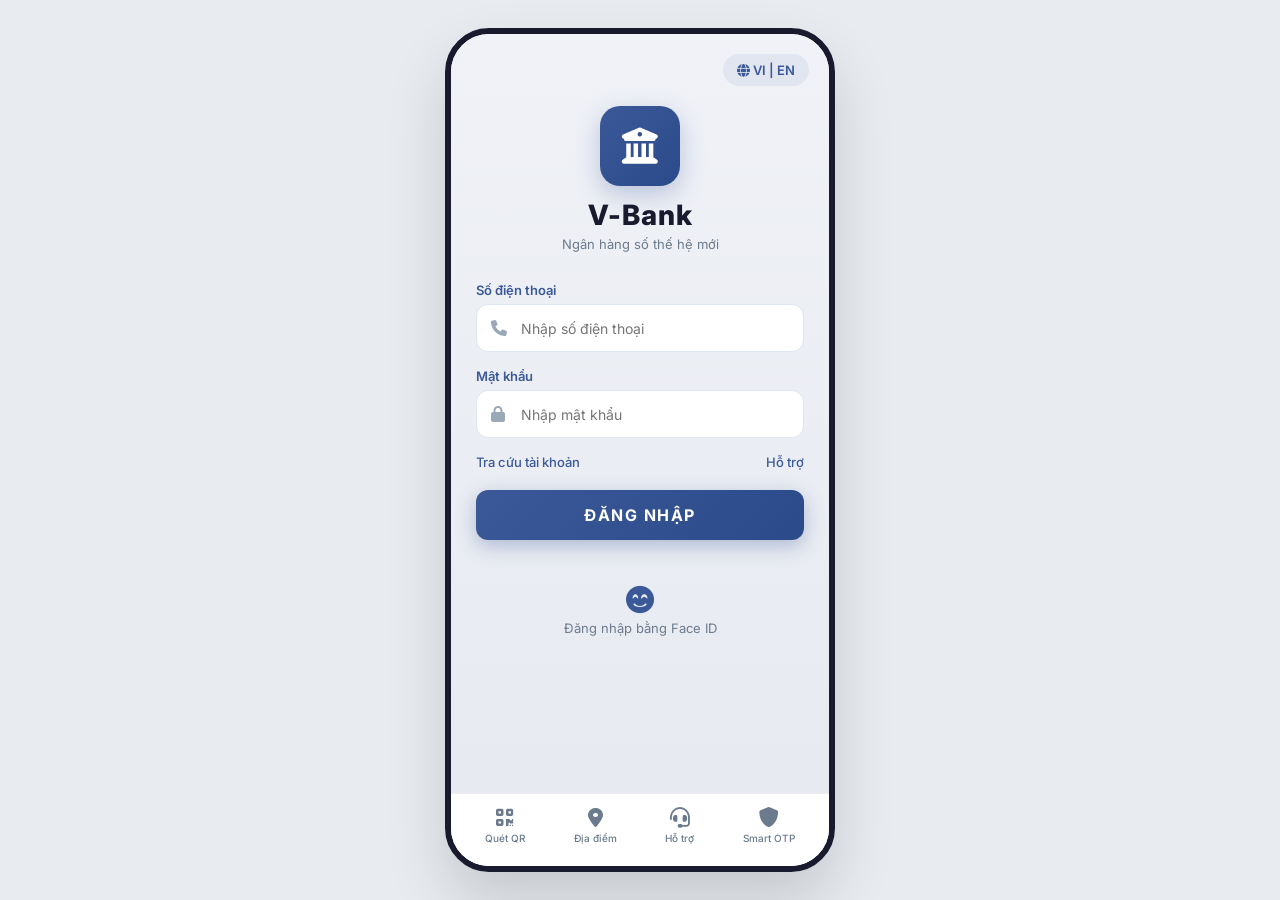
==== commit de0bfb61: "Refactor authentication to use phone number and password - Updated `authenticate_user` function to a" ====
--- a/index.html
+++ b/index.html
@@ -24,13 +24,24 @@
         </div>
         <div class="login-form">
           <div class="input-group">
-            <label>Số tài khoản</label>
+            <label>Số điện thoại</label>
             <div class="input-wrapper">
-              <i class="fas fa-credit-card"></i>
+              <i class="fas fa-phone"></i>
               <input
                 type="text"
-                id="loginAccountNumber"
-                placeholder="Nhập số tài khoản"
+                id="loginPhone"
+                placeholder="Nhập số điện thoại"
+              />
+            </div>
+          </div>
+          <div class="input-group">
+            <label>Mật khẩu</label>
+            <div class="input-wrapper">
+              <i class="fas fa-lock"></i>
+              <input
+                type="password"
+                id="loginPassword"
+                placeholder="Nhập mật khẩu"
               />
             </div>
           </div>
@@ -71,161 +82,170 @@
         class="screen dashboard-screen"
         style="display: none"
       >
-        <!-- Header -->
-        <div class="dash-header">
-          <div class="dash-header-left">
-            <div class="avatar-circle" id="avatarCircle">A</div>
-            <div>
-              <span class="greeting" id="greeting">CHÀO BUỔI SÁNG,</span>
-              <h2 id="dashUserName">Nguyễn Văn A</h2>
-            </div>
-          </div>
-          <div class="dash-header-right">
-            <i class="fas fa-bell"></i>
-          </div>
-        </div>
-
-        <!-- Balance Card -->
-        <div class="balance-card">
-          <div class="balance-top">
-            <span>Số dư khả dụng</span>
-            <i
-              class="fas fa-eye"
-              id="toggleBalanceEye"
-              onclick="toggleBalance()"
-            ></i>
-          </div>
-          <h2 id="mainBalance">******* VND</h2>
-          <div class="balance-bottom">
-            <div class="account-info">
-              <span class="label">SỐ TÀI KHOẢN</span>
-              <span class="account-num" id="accountNumber">**** **** ****</span>
-              <i class="fas fa-copy" onclick="copyAccountNumber()"></i>
-            </div>
-            <span class="account-badge" id="accountBadge">BANK</span>
-          </div>
-        </div>
-
-        <!-- Quick Services -->
-        <div class="quick-services">
-          <div class="services-header">
-            <h3>Dịch vụ nhanh</h3>
-            <a href="#">Xem tất cả</a>
-          </div>
-          <div class="services-grid">
-            <div class="service-item" onclick="openTransferModal()">
-              <div class="service-icon blue">
-                <i class="fas fa-exchange-alt"></i>
-              </div>
-              <span>Chuyển tiền</span>
-            </div>
-            <div class="service-item">
-              <div class="service-icon orange">
-                <i class="fas fa-file-invoice-dollar"></i>
-              </div>
-              <span>Thanh toán</span>
-            </div>
-            <div class="service-item">
-              <div class="service-icon green">
-                <i class="fas fa-mobile-alt"></i>
-              </div>
-              <span>Nạp tiền ĐT</span>
-            </div>
-            <div class="service-item">
-              <div class="service-icon purple">
-                <i class="fas fa-qrcode"></i>
-              </div>
-              <span>QR Pay</span>
-            </div>
-          </div>
-        </div>
-
-        <!-- Spending Chart -->
-        <div class="spending-section">
-          <div class="spending-header">
-            <h3>Biểu đồ chi tiêu</h3>
-            <select class="month-select">
-              <option>Tháng này</option>
-            </select>
-          </div>
-          <div class="chart-area">
-            <div class="chart-bars">
-              <div class="bar-group">
-                <div class="bar" style="height: 40%"></div>
-                <span>T2</span>
-              </div>
-              <div class="bar-group">
-                <div class="bar" style="height: 65%"></div>
-                <span>T3</span>
-              </div>
-              <div class="bar-group">
-                <div class="bar" style="height: 50%"></div>
-                <span>T4</span>
-              </div>
-              <div class="bar-group">
-                <div class="bar" style="height: 80%"></div>
-                <span>T5</span>
-              </div>
-              <div class="bar-group">
-                <div class="bar" style="height: 55%"></div>
-                <span>T6</span>
-              </div>
-              <div class="bar-group">
-                <div class="bar" style="height: 70%"></div>
-                <span>T7</span>
-              </div>
-              <div class="bar-group">
-                <div class="bar" style="height: 35%"></div>
-                <span>CN</span>
-              </div>
-            </div>
-          </div>
-          <div class="spending-total">
-            <div>
-              <span class="spending-label">TỔNG CHI TIÊU</span>
-              <h3 id="totalSpending">12,450,000 VND</h3>
-            </div>
-            <span class="spending-change negative"
-              ><i class="fas fa-arrow-down"></i> 8%</span
-            >
-          </div>
-        </div>
-
-        <!-- 2PC Monitor -->
-        <div class="tx-monitor-section">
-          <div class="services-header">
-            <h3>Theo dõi giao dịch 2PC</h3>
-          </div>
-          <div class="tx-monitor-inputs">
-            <input
-              type="text"
-              id="statusTxIdInput"
-              placeholder="Nhập mã giao dịch (VD: VB123...)"
-            />
-            <button onclick="lookupTransactionStatus()">Tra cứu</button>
-          </div>
-          <div class="tx-monitor-actions">
-            <button class="tx-btn-secondary" onclick="runManualRecovery()">
-              Chạy Recovery
-            </button>
-            <label class="tx-auto-refresh">
+        <div class="dash-body">
+          <!-- Header -->
+          <div class="dash-header">
+            <div class="dash-header-left">
+              <div class="avatar-circle" id="avatarCircle">A</div>
+              <div>
+                <span class="greeting" id="greeting">CHÀO BUỔI SÁNG,</span>
+                <h2 id="dashUserName">Nguyễn Văn A</h2>
+              </div>
+            </div>
+            <div class="dash-header-right">
+              <i class="fas fa-bell"></i>
+            </div>
+          </div>
+
+          <!-- Balance Card -->
+          <div class="balance-card">
+            <div class="balance-top">
+              <span>Số dư khả dụng</span>
+              <i
+                class="fas fa-eye"
+                id="toggleBalanceEye"
+                onclick="toggleBalance()"
+              ></i>
+            </div>
+            <h2 id="mainBalance">******* VND</h2>
+            <div class="balance-bottom">
+              <div class="account-info">
+                <span class="label">SỐ TÀI KHOẢN</span>
+                <span class="account-num" id="accountNumber"
+                  >**** **** ****</span
+                >
+                <i class="fas fa-copy" onclick="copyAccountNumber()"></i>
+              </div>
+              <span class="account-badge" id="accountBadge">BANK</span>
+            </div>
+          </div>
+
+          <!-- Quick Services -->
+          <div class="quick-services">
+            <div class="services-header">
+              <h3>Dịch vụ nhanh</h3>
+              <a href="#">Xem tất cả</a>
+            </div>
+            <div class="services-grid">
+              <div class="service-item" onclick="openTransferModal()">
+                <div class="service-icon blue">
+                  <i class="fas fa-exchange-alt"></i>
+                </div>
+                <span>Chuyển tiền</span>
+              </div>
+              <div class="service-item">
+                <div class="service-icon orange">
+                  <i class="fas fa-file-invoice-dollar"></i>
+                </div>
+                <span>Thanh toán</span>
+              </div>
+              <div class="service-item">
+                <div class="service-icon green">
+                  <i class="fas fa-mobile-alt"></i>
+                </div>
+                <span>Nạp tiền ĐT</span>
+              </div>
+              <div class="service-item">
+                <div class="service-icon purple">
+                  <i class="fas fa-qrcode"></i>
+                </div>
+                <span>QR Pay</span>
+              </div>
+            </div>
+          </div>
+
+          <!-- Spending Chart -->
+          <div class="spending-section">
+            <div class="spending-header">
+              <h3>Biểu đồ chi tiêu</h3>
+              <select class="month-select">
+                <option>Tháng này</option>
+              </select>
+            </div>
+            <div class="chart-area">
+              <div class="chart-bars">
+                <div class="bar-group">
+                  <div class="bar" style="height: 40%"></div>
+                  <span>T2</span>
+                </div>
+                <div class="bar-group">
+                  <div class="bar" style="height: 65%"></div>
+                  <span>T3</span>
+                </div>
+                <div class="bar-group">
+                  <div class="bar" style="height: 50%"></div>
+                  <span>T4</span>
+                </div>
+                <div class="bar-group">
+                  <div class="bar" style="height: 80%"></div>
+                  <span>T5</span>
+                </div>
+                <div class="bar-group">
+                  <div class="bar" style="height: 55%"></div>
+                  <span>T6</span>
+                </div>
+                <div class="bar-group">
+                  <div class="bar" style="height: 70%"></div>
+                  <span>T7</span>
+                </div>
+                <div class="bar-group">
+                  <div class="bar" style="height: 35%"></div>
+                  <span>CN</span>
+                </div>
+              </div>
+            </div>
+            <div class="spending-total">
+              <div>
+                <span class="spending-label">TỔNG CHI TIÊU</span>
+                <h3 id="totalSpending">12,450,000 VND</h3>
+              </div>
+              <span class="spending-change negative"
+                ><i class="fas fa-arrow-down"></i> 8%</span
+              >
+            </div>
+          </div>
+
+          <!-- 2PC Monitor -->
+          <div class="tx-monitor-section">
+            <div class="services-header">
+              <h3>Theo dõi giao dịch 2PC</h3>
+            </div>
+            <div class="tx-monitor-inputs">
               <input
-                type="checkbox"
-                id="txAutoRefresh"
-                checked
-                onchange="toggleTxAutoRefresh()"
+                type="text"
+                id="statusTxIdInput"
+                placeholder="Nhập mã giao dịch (VD: VB123...)"
               />
-              Tự động cập nhật
-            </label>
-          </div>
-          <div id="statusTxResult" class="tx-status-result">
-            Chưa có dữ liệu giao dịch.
-          </div>
-          <div id="txRecentList" class="tx-recent-list">
-            Đang tải giao dịch gần nhất...
-          </div>
-        </div>
-
+              <button onclick="lookupTransactionStatus()">Tra cứu</button>
+            </div>
+            <div class="tx-monitor-actions">
+              <button class="tx-btn-secondary" onclick="runManualRecovery()">
+                Chạy Recovery
+              </button>
+              <label class="tx-auto-refresh">
+                <input
+                  type="checkbox"
+                  id="txAutoRefresh"
+                  checked
+                  onchange="toggleTxAutoRefresh()"
+                />
+                Tự động cập nhật
+              </label>
+            </div>
+            <div id="statusTxResult" class="tx-status-result">
+              Chưa có dữ liệu giao dịch.
+            </div>
+            <div id="txRecentList" class="tx-recent-list">
+              Đang tải giao dịch gần nhất...
+            </div>
+            <div id="txLogPanel" class="tx-log-panel">
+              <span class="tx-log-empty"
+                >Chọn một giao dịch để xem log chi tiết.</span
+              >
+            </div>
+          </div>
+        </div>
+        <!-- /.dash-body -->
         <!-- Bottom Nav -->
         <div class="bottom-nav">
           <div class="nav-item active">
--- a/frontend/style.css
+++ b/frontend/style.css
@@ -246,8 +246,14 @@
   background: #f5f7fa;
   display: flex;
   flex-direction: column;
-  position: relative;
-  padding-bottom: 70px;
+  overflow: hidden;
+}
+
+.dash-body {
+  flex: 1 1 0;
+  overflow-y: auto;
+  overflow-x: hidden;
+  padding-bottom: 16px;
 }
 
 .dash-header {
@@ -473,6 +479,46 @@
   color: #4a5871;
 }
 
+/* Log panel */
+.tx-log-panel {
+  margin-top: 10px;
+  border-radius: 8px;
+  background: #0d1117;
+  padding: 10px;
+  font-family: monospace;
+  font-size: 10.5px;
+  line-height: 1.55;
+  max-height: 220px;
+  overflow-y: auto;
+  color: #c9d1d9;
+  display: none;
+}
+.tx-log-panel.has-lines {
+  display: block;
+}
+.tx-log-panel::-webkit-scrollbar {
+  width: 4px;
+}
+.tx-log-panel::-webkit-scrollbar-track { background: #161b22; }
+.tx-log-panel::-webkit-scrollbar-thumb { background: #30363d; border-radius: 2px; }
+
+.tx-log-line {
+  display: block;
+  padding: 1px 0;
+  white-space: pre-wrap;
+  word-break: break-all;
+  color: #8b949e;
+}
+.tx-log-line.log-bal   { color: #58a6ff; }
+.tx-log-line.log-bal-before { color: #79c0ff; }
+.tx-log-line.log-bal-after  { color: #7ee787; }
+.tx-log-line.log-bal-comp   { color: #d2a8ff; }
+.tx-log-line.log-phase      { color: #3fb950; }
+.tx-log-line.log-phase-warn { color: #e3b341; }
+.tx-log-line.log-error      { color: #ff7b72; }
+.tx-log-line.log-partial    { color: #ffa657; }
+.tx-log-empty { color: #6e7681; font-size: 11px; font-family: sans-serif; }
+
 .tx-recent-item {
   border: 1px solid #e2e8f3;
   border-radius: 10px;
@@ -702,15 +748,13 @@
 
 /* Bottom Nav */
 .bottom-nav {
-  position: absolute;
-  bottom: 0;
-  left: 0;
-  right: 0;
+  flex-shrink: 0;
   display: flex;
   justify-content: space-around;
   padding: 10px 10px 22px;
   background: white;
   border-top: 1px solid #eee;
+  z-index: 10;
 }
 
 .bottom-nav .nav-item {
